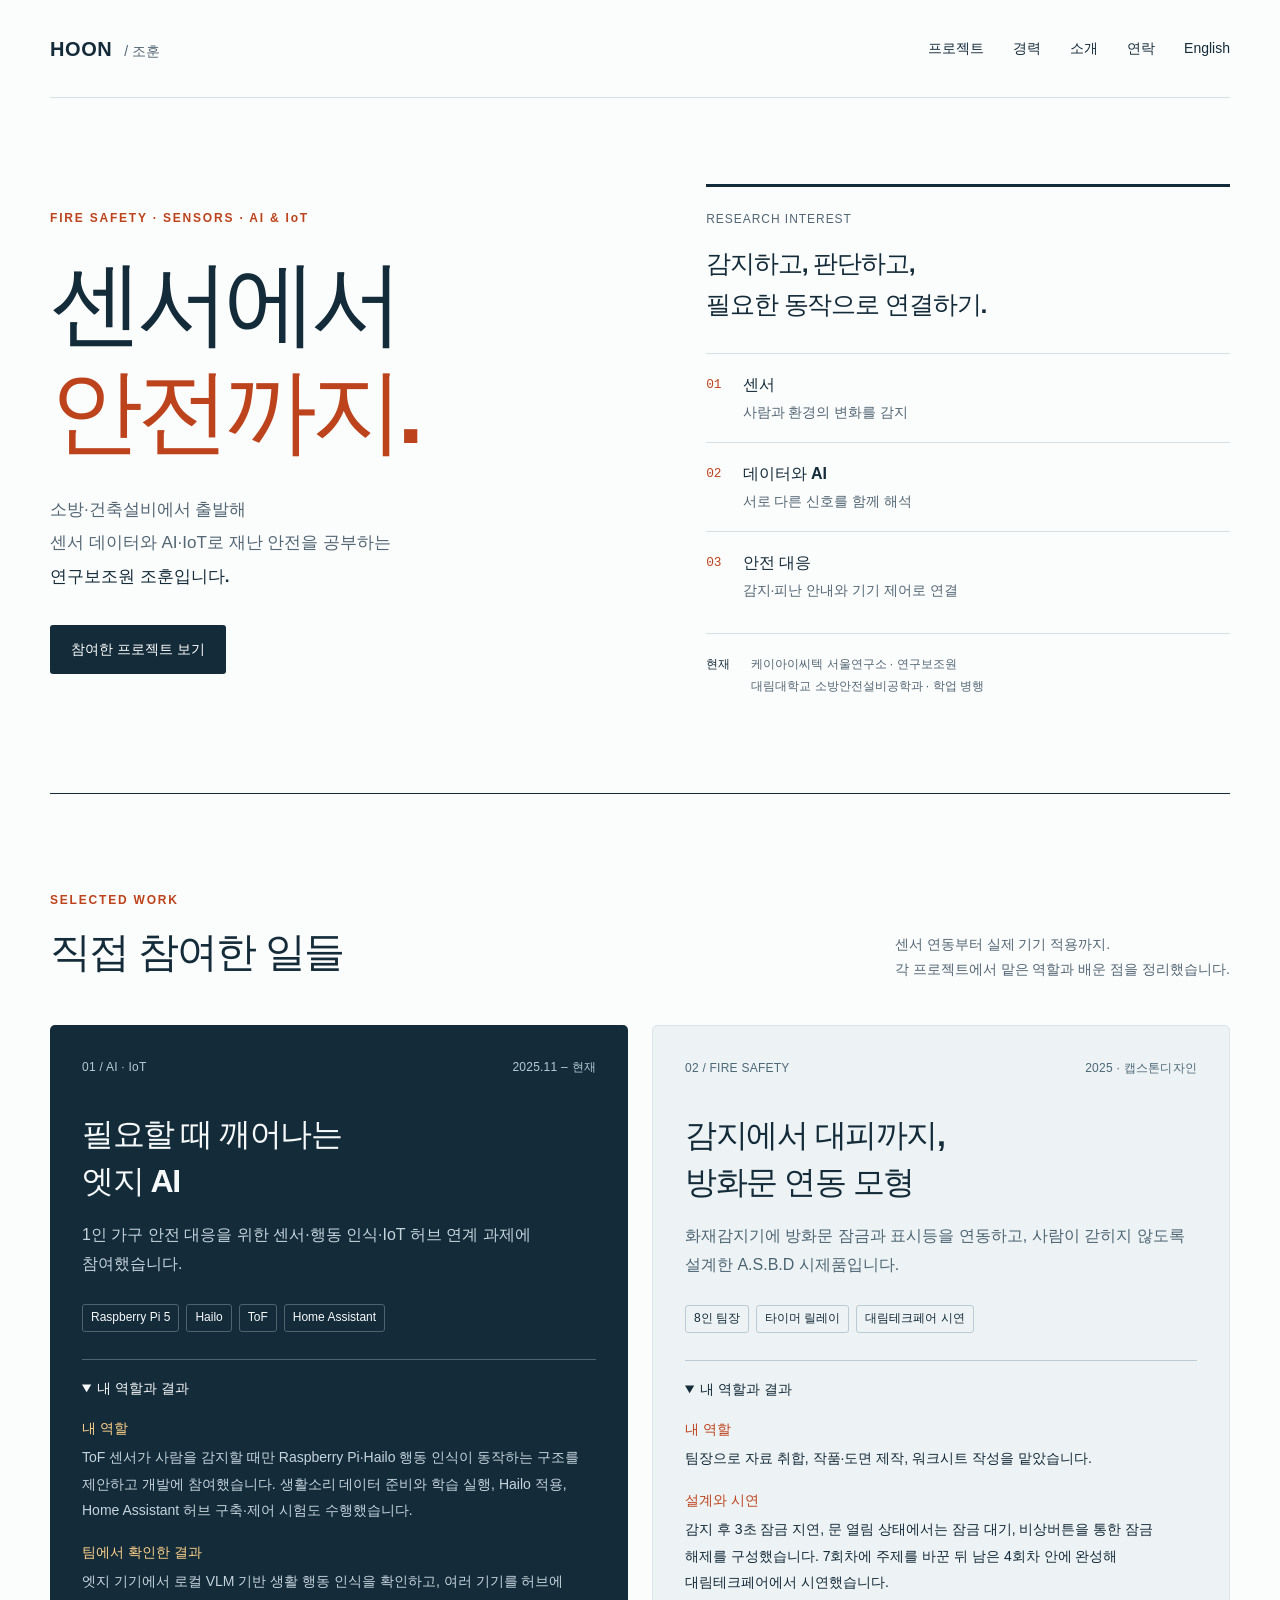
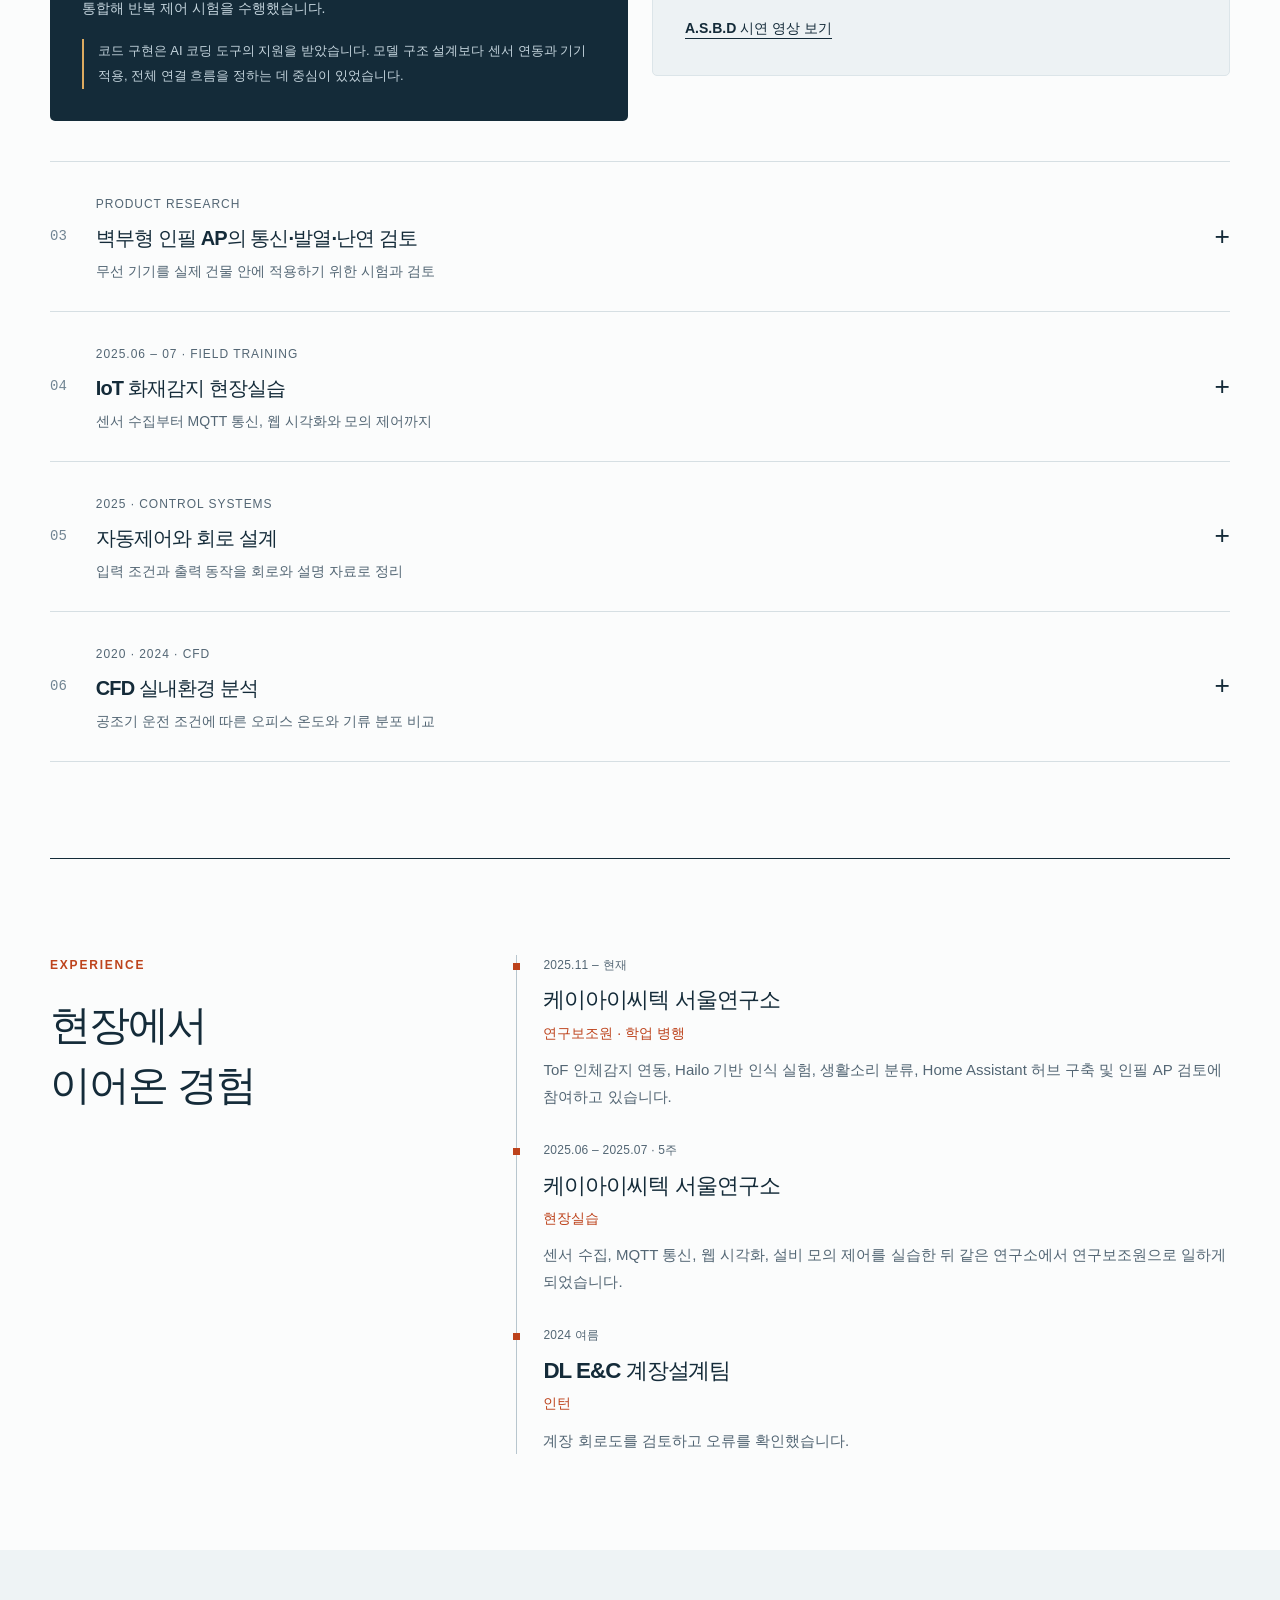
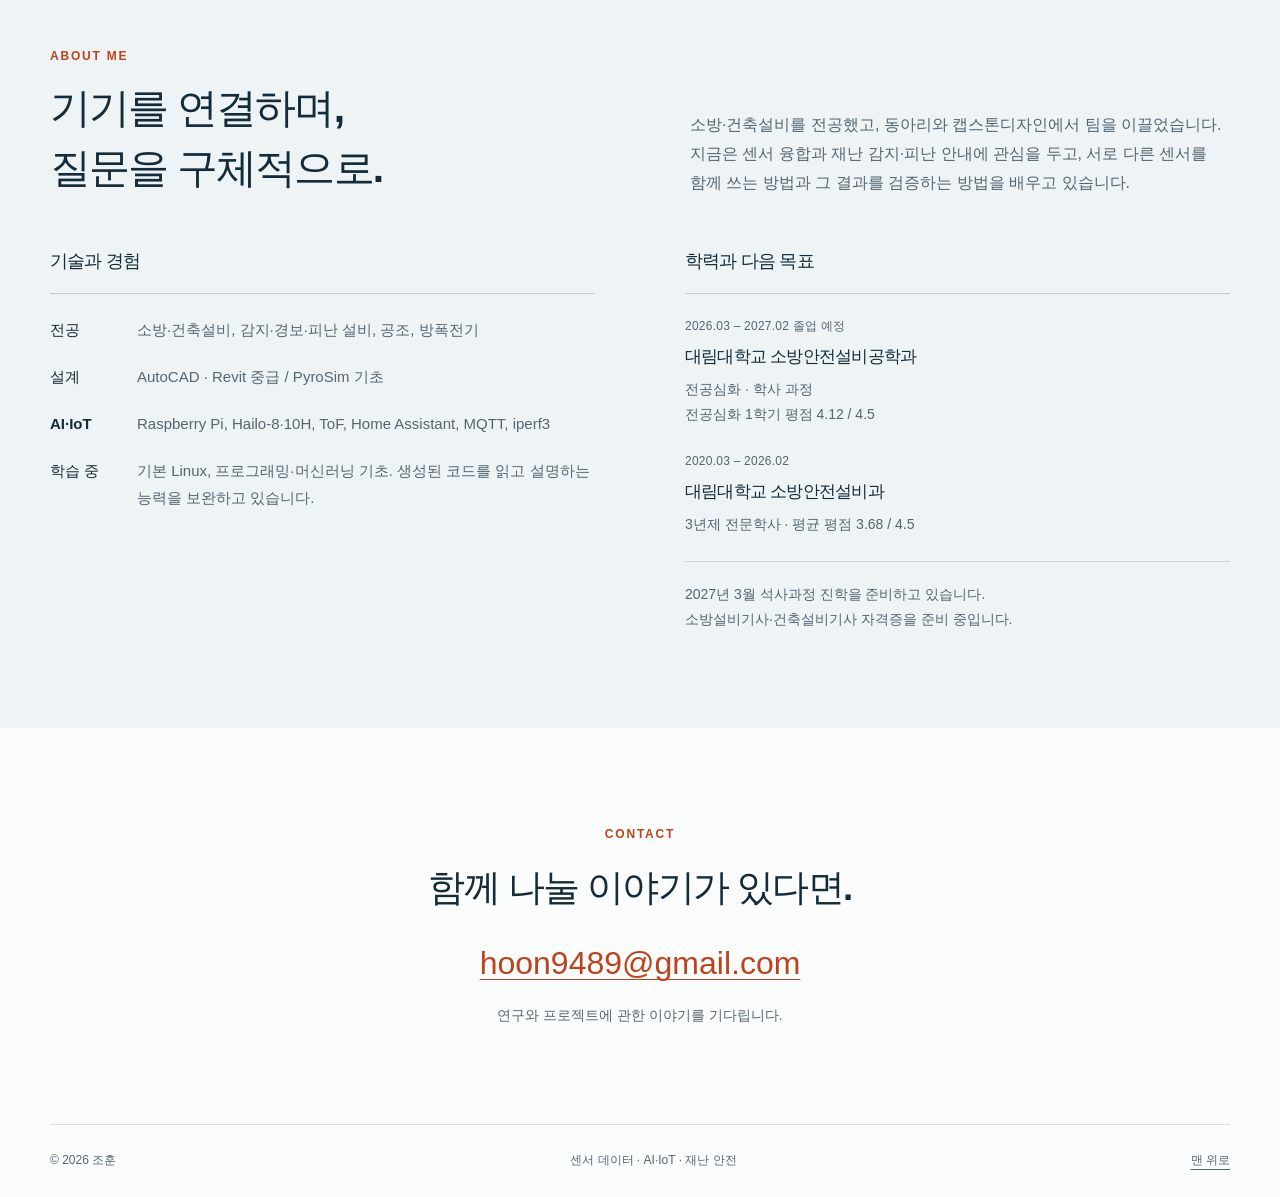
==== ko.html @ 3e8e3622 "Add English academic portfolio and Korean language switch" ====
<!doctype html>
<html lang="ko">
<head>
  <meta charset="utf-8">
  <meta name="viewport" content="width=device-width,initial-scale=1">
  <meta name="description" content="조훈의 포트폴리오. 소방·건축설비를 바탕으로 센서 데이터와 AI·IoT를 활용한 재난 안전을 공부합니다.">
  <meta name="theme-color" content="#142b39">
  <title>조훈 — 센서에서 안전까지</title>
  <link rel="icon" href="favicon.svg" type="image/svg+xml">
  <link rel="stylesheet" href="style.css">
<link rel="alternate" hreflang="en" href="https://chohun1.github.io/">
<link rel="alternate" hreflang="ko" href="https://chohun1.github.io/ko.html">
</head>
<body>
  <a class="skip" href="#main">본문으로 바로가기</a>
  <header class="header wrap">
    <a class="wordmark" href="#main" aria-label="조훈 포트폴리오 처음으로">HOON<span> / 조훈</span></a>
    <nav aria-label="주요 메뉴"><a href="#projects">프로젝트</a><a href="#experience">경력</a><a href="#about">소개</a><a href="#contact">연락</a><a href="index.html" lang="en" hreflang="en">English</a></nav>
  </header>
  <main id="main">
    <section class="hero wrap" aria-labelledby="hero-title">
      <div class="hero-copy"><p class="eyebrow">FIRE SAFETY · SENSORS · AI & IoT</p>
        <h1 id="hero-title">센서에서<br><span>안전까지.</span></h1>
        <p class="intro">소방·건축설비에서 출발해<br>센서 데이터와 AI·IoT로 재난 안전을 공부하는<br><strong>연구보조원 조훈입니다.</strong></p>
        <a class="button" href="#projects">참여한 프로젝트 보기</a>
      </div>
      <div class="hero-aside">
        <p class="small-label">RESEARCH INTEREST</p>
        <h2>감지하고, 판단하고,<br>필요한 동작으로 연결하기.</h2>
        <ol class="signal-path" aria-label="관심 연구의 흐름"><li><span>01</span><div><strong>센서</strong><p>사람과 환경의 변화를 감지</p></div></li><li><span>02</span><div><strong>데이터와 AI</strong><p>서로 다른 신호를 함께 해석</p></div></li><li><span>03</span><div><strong>안전 대응</strong><p>감지·피난 안내와 기기 제어로 연결</p></div></li></ol>
        <div class="current"><span>현재</span><p>케이아이씨텍 서울연구소 · 연구보조원<br>대림대학교 소방안전설비공학과 · 학업 병행</p></div>
      </div>
    </section>
    <section id="projects" class="projects section wrap" aria-labelledby="projects-title">
      <div class="section-head"><div><p class="eyebrow">SELECTED WORK</p><h2 id="projects-title">직접 참여한 일들</h2></div><p class="section-note">센서 연동부터 실제 기기 적용까지.<br>각 프로젝트에서 맡은 역할과 배운 점을 정리했습니다.</p></div>
      <div class="featured">
        <article class="project-card dark"><div class="project-top"><span>01 / AI · IoT</span><span>2025.11 – 현재</span></div><h3>필요할 때 깨어나는<br>엣지 AI</h3><p class="project-intro">1인 가구 안전 대응을 위한 센서·행동 인식·IoT 허브 연계 과제에 참여했습니다.</p><div class="tags"><span>Raspberry Pi 5</span><span>Hailo</span><span>ToF</span><span>Home Assistant</span></div><details open><summary>내 역할과 결과</summary><div class="detail-body"><h4>내 역할</h4><p>ToF 센서가 사람을 감지할 때만 Raspberry Pi·Hailo 행동 인식이 동작하는 구조를 제안하고 개발에 참여했습니다. 생활소리 데이터 준비와 학습 실행, Hailo 적용, Home Assistant 허브 구축·제어 시험도 수행했습니다.</p><h4>팀에서 확인한 결과</h4><p>엣지 기기에서 로컬 VLM 기반 생활 행동 인식을 확인하고, 여러 기기를 허브에 통합해 반복 제어 시험을 수행했습니다.</p><p class="note">코드 구현은 AI 코딩 도구의 지원을 받았습니다. 모델 구조 설계보다 센서 연동과 기기 적용, 전체 연결 흐름을 정하는 데 중심이 있었습니다.</p></div></details></article>
        <article class="project-card light"><div class="project-top"><span>02 / FIRE SAFETY</span><span>2025 · 캡스톤디자인</span></div><h3>감지에서 대피까지,<br>방화문 연동 모형</h3><p class="project-intro">화재감지기에 방화문 잠금과 표시등을 연동하고, 사람이 갇히지 않도록 설계한 A.S.B.D 시제품입니다.</p><div class="tags"><span>8인 팀장</span><span>타이머 릴레이</span><span>대림테크페어 시연</span></div><details open><summary>내 역할과 결과</summary><div class="detail-body"><h4>내 역할</h4><p>팀장으로 자료 취합, 작품·도면 제작, 워크시트 작성을 맡았습니다.</p><h4>설계와 시연</h4><p>감지 후 3초 잠금 지연, 문 열림 상태에서는 잠금 대기, 비상버튼을 통한 잠금 해제를 구성했습니다. 7회차에 주제를 바꾼 뒤 남은 4회차 안에 완성해 대림테크페어에서 시연했습니다.</p><a class="text-link" href="https://youtu.be/HdenHqwU0Lk" target="_blank" rel="noopener noreferrer">A.S.B.D 시연 영상 보기 <span class="sr-only">(새 창)</span></a></div></details></article>
      </div>
      <div class="project-list">
        <details><summary><span class="project-number">03</span><div><span class="small-label">PRODUCT RESEARCH</span><h3>벽부형 인필 AP의 통신·발열·난연 검토</h3><p>무선 기기를 실제 건물 안에 적용하기 위한 시험과 검토</p></div><span class="expand" aria-hidden="true">+</span></summary><div class="list-detail"><p>라우터 Full-mesh 및 iperf3 통신 시험, 벽체 내장 시 발열온도시험과 방열 대책 수립에 참여했습니다. 케이스 재질의 UL 94 V-0 요구사항을 검토하고 시험기관 의뢰 절차와 사전 자체점검 시험가이드를 정리했습니다.</p><p class="note">통신뿐 아니라 발열과 화재 안전 요건까지 함께 살피며, 소방 전공을 제품 연구에 적용한 경험입니다.</p></div></details>
        <details><summary><span class="project-number">04</span><div><span class="small-label">2025.06 – 07 · FIELD TRAINING</span><h3>IoT 화재감지 현장실습</h3><p>센서 수집부터 MQTT 통신, 웹 시각화와 모의 제어까지</p></div><span class="expand" aria-hidden="true">+</span></summary><div class="list-detail"><p>Raspberry Pi와 온도·연기 센서로 수집한 데이터를 MQTT, JSON, 데이터베이스, 웹 대시보드로 연결했습니다. 팬·경보·스마트폰 알림과 서보모터 제연창의 모의 제어를 실습했습니다.</p><p class="note">센서 오류·통신 지연·전원 차단이 장치 동작에 미치는 영향을 배웠습니다.</p></div></details>
        <details><summary><span class="project-number">05</span><div><span class="small-label">2025 · CONTROL SYSTEMS</span><h3>자동제어와 회로 설계</h3><p>입력 조건과 출력 동작을 회로와 설명 자료로 정리</p></div><span class="expand" aria-hidden="true">+</span></summary><div class="list-detail"><p>자동제어시스템 설계 과제의 조장으로 온도제어 회로 설계와 발표 자료 정리를 맡았습니다. 자기유지 회로, 저수조 수위제어, 아두이노 냉난방 제어, PLC 퀴즈 버저를 다뤘습니다.</p><a class="text-link" href="https://youtu.be/qc9wIVe6ptk" target="_blank" rel="noopener noreferrer">자동제어 과제 영상 보기 <span class="sr-only">(새 창)</span></a></div></details>
        <details><summary><span class="project-number">06</span><div><span class="small-label">2020 · 2024 · CFD</span><h3>CFD 실내환경 분석</h3><p>공조기 운전 조건에 따른 오피스 온도와 기류 분포 비교</p></div><span class="expand" aria-hidden="true">+</span></summary><div class="list-detail"><p>2024년 전공동아리 회장으로 작품 총괄, 투명보드 가시화 모형 제작, 산업체 멘토와의 결과 검토를 맡았습니다. 공조기 1·2·3대 운전 조건을 비교하고 대림테크페어에 전시했습니다.</p><p class="note">해석 조건에 한정된 결과를 보며 실측값과의 비교, 센서 위치와 측정 조건의 기록을 다음 질문으로 삼았습니다.</p><div class="video-links"><a class="text-link" href="https://youtu.be/aNtJ4YEjU_Y" target="_blank" rel="noopener noreferrer">2학년 작품 영상</a><a class="text-link" href="https://youtu.be/BplhV3xu_zc" target="_blank" rel="noopener noreferrer">1학년 작품 영상</a><a class="text-link" href="https://youtu.be/wcaMt8eRfqs" target="_blank" rel="noopener noreferrer">1학년 활동 영상</a></div></div></details>
      </div>
    </section>
    <section id="experience" class="section wrap experience" aria-labelledby="experience-title"><div><p class="eyebrow">EXPERIENCE</p><h2 id="experience-title">현장에서<br>이어온 경험</h2></div><div class="timeline"><article><p class="date">2025.11 – 현재</p><h3>케이아이씨텍 서울연구소</h3><p class="role">연구보조원 · 학업 병행</p><p>ToF 인체감지 연동, Hailo 기반 인식 실험, 생활소리 분류, Home Assistant 허브 구축 및 인필 AP 검토에 참여하고 있습니다.</p></article><article><p class="date">2025.06 – 2025.07 · 5주</p><h3>케이아이씨텍 서울연구소</h3><p class="role">현장실습</p><p>센서 수집, MQTT 통신, 웹 시각화, 설비 모의 제어를 실습한 뒤 같은 연구소에서 연구보조원으로 일하게 되었습니다.</p></article><article><p class="date">2024 여름</p><h3>DL E&C 계장설계팀</h3><p class="role">인턴</p><p>계장 회로도를 검토하고 오류를 확인했습니다.</p></article></div></section>
    <section id="about" class="about-band"><div class="wrap section"><div class="section-head"><div><p class="eyebrow">ABOUT ME</p><h2>기기를 연결하며,<br>질문을 구체적으로.</h2></div><p class="about-intro">소방·건축설비를 전공했고, 동아리와 캡스톤디자인에서 팀을 이끌었습니다. 지금은 센서 융합과 재난 감지·피난 안내에 관심을 두고, 서로 다른 센서를 함께 쓰는 방법과 그 결과를 검증하는 방법을 배우고 있습니다.</p></div><div class="about-grid"><div><h3>기술과 경험</h3><dl class="skills"><div><dt>전공</dt><dd>소방·건축설비, 감지·경보·피난 설비, 공조, 방폭전기</dd></div><div><dt>설계</dt><dd>AutoCAD · Revit 중급 / PyroSim 기초</dd></div><div><dt>AI·IoT</dt><dd>Raspberry Pi, Hailo-8·10H, ToF, Home Assistant, MQTT, iperf3</dd></div><div><dt>학습 중</dt><dd>기본 Linux, 프로그래밍·머신러닝 기초. 생성된 코드를 읽고 설명하는 능력을 보완하고 있습니다.</dd></div></dl></div><div class="education"><h3>학력과 다음 목표</h3><article><p class="date">2026.03 – 2027.02 졸업 예정</p><h4>대림대학교 소방안전설비공학과</h4><p>전공심화 · 학사 과정<br>전공심화 1학기 평점 4.12 / 4.5</p></article><article><p class="date">2020.03 – 2026.02</p><h4>대림대학교 소방안전설비과</h4><p>3년제 전문학사 · 평균 평점 3.68 / 4.5</p></article><p class="next-step">2027년 3월 석사과정 진학을 준비하고 있습니다.<br>소방설비기사·건축설비기사 자격증을 준비 중입니다.</p></div></div></div></section>
    <section id="contact" class="contact wrap section"><p class="eyebrow">CONTACT</p><h2>함께 나눌 이야기가 있다면.</h2><a class="email" href="mailto:hoon9489@gmail.com">hoon9489@gmail.com</a><p>연구와 프로젝트에 관한 이야기를 기다립니다.</p></section>
  </main>
  <footer class="wrap footer"><span>© 2026 조훈</span><span>센서 데이터 · AI·IoT · 재난 안전</span><a href="#main">맨 위로</a></footer>
</body>
</html>
---- style.css ----
@charset "UTF-8";
:root{--ink:#142b39;--muted:#536674;--line:#d6dfe3;--paper:#fbfcfc;--orange:#bd431c;--sun:#ffd28a;color-scheme:light;font-family:Arial,"Malgun Gothic","Apple SD Gothic Neo",sans-serif;font-synthesis:none;scroll-behavior:smooth;scroll-padding-top:24px}
*{box-sizing:border-box}body{margin:0;color:var(--ink);background:var(--paper);font-size:16px;line-height:1.8;word-break:keep-all;overflow-wrap:anywhere}a{color:inherit;text-underline-offset:5px}button,a,summary{-webkit-tap-highlight-color:transparent}a:focus-visible,summary:focus-visible{outline:3px solid #bd431c;outline-offset:5px}h1,h2,h3,h4,p{margin:0}h1,h2,h3,h4{line-height:1.45;letter-spacing:-.045em}h2{font-size:clamp(1.9rem,3.2vw,2.65rem);font-weight:650}h3{font-size:1.4rem}h4{font-size:1.05rem}.wrap{width:min(1180px,calc(100% - 96px));margin-inline:auto}.section{padding-block:96px}.header{display:flex;align-items:center;justify-content:space-between;gap:24px;min-height:98px;border-bottom:1px solid var(--line)}.wordmark{font-size:1.25rem;font-weight:800;text-decoration:none;letter-spacing:.03em}.wordmark span{font-size:.875rem;font-weight:400;letter-spacing:0;margin-left:8px;color:var(--muted)}nav{display:flex;gap:29px;font-size:.875rem}nav a{text-decoration:none}nav a:hover{color:var(--orange)}.hero{padding-block:86px 95px;display:grid;grid-template-columns:1.1fr 1fr;gap:80px;align-items:center}.eyebrow{font-size:.75rem;letter-spacing:.15em;font-weight:700;margin-bottom:20px;color:var(--orange)}h1{font-size:clamp(3.9rem,7.3vw,6.15rem);line-height:1.15;font-weight:750;letter-spacing:-.065em;margin-bottom:29px}h1 span{color:var(--orange)}.intro{font-size:1.0625rem;color:var(--muted);line-height:1.95}.intro strong{font-weight:600;color:var(--ink)}.button{display:inline-flex;text-decoration:none;background:var(--ink);color:#fff;padding:12px 21px;margin-top:32px;border-radius:3px;font-size:.875rem}.button:hover{background:#284d62}.hero-aside{border-top:3px solid var(--ink);padding-top:22px}.small-label{font-size:.75rem;letter-spacing:.08em;color:var(--muted)}.hero-aside h2{font-size:1.55rem;margin-top:13px;margin-bottom:28px;line-height:1.65}.signal-path{list-style:none;padding:0;margin:0}.signal-path li{display:flex;gap:21px;padding-block:17px;border-top:1px solid var(--line);align-items:flex-start}.signal-path li>span{font-size:.8rem;color:var(--orange);padding-top:2px;font-family:monospace}.signal-path strong{font-size:1rem;font-weight:600}.signal-path p{font-size:.875rem;color:var(--muted)}.current{border-top:1px solid var(--line);padding-top:20px;display:flex;gap:21px;font-size:.75rem;color:var(--muted);margin-top:13px}.current>span{flex-shrink:0;color:var(--ink)}.projects{border-top:1px solid var(--ink)}.section-head{display:flex;align-items:flex-end;justify-content:space-between;gap:48px;margin-bottom:42px}.section-head .eyebrow{margin-bottom:12px}.section-note{font-size:.875rem;color:var(--muted)}.featured{display:grid;grid-template-columns:1fr 1fr;gap:24px}.project-card{padding:32px;border-radius:5px;align-self:start}.project-card.dark{background:var(--ink);color:#f6f9fa}.project-card.light{background:#edf2f4;border:1px solid #dce5e9}.project-top{display:flex;justify-content:space-between;gap:12px;font-size:.75rem;letter-spacing:.02em;margin-bottom:33px}.dark .project-top{color:#b5cbd6}.light .project-top{color:#4c6877}.project-card h3{font-size:2rem;line-height:1.45;margin-bottom:16px}.project-intro{font-size:1rem;line-height:1.85}.dark .project-intro{color:#c4d4dd}.light .project-intro{color:#4d6573}.tags{display:flex;flex-wrap:wrap;gap:7px;margin-top:25px;margin-bottom:27px}.tags span{font-size:.75rem;border:1px solid #506470;padding:2px 8px;border-radius:3px}.light .tags span{border-color:#bbcbd4}.project-card details{border-top:1px solid #506470;padding-top:16px}.project-card.light details{border-color:#bbcbd4}summary{cursor:pointer}.project-card summary{font-size:.875rem;font-weight:600}.detail-body{padding-top:17px}.detail-body h4{font-size:.875rem;color:var(--sun);margin-bottom:6px;letter-spacing:0}.light .detail-body h4{color:var(--orange)}.detail-body p{font-size:.875rem;margin-bottom:18px;line-height:1.9}.dark .detail-body p{color:#c4d4dd}.note{border-left:2px solid #a8b9c2;padding-left:14px;color:var(--muted);font-size:.875rem}.dark .note{border-color:#dcaa60}.detail-body .note{font-size:.8125rem;margin-bottom:0}.text-link{font-size:.875rem;font-weight:600}.project-list{margin-top:40px}.project-list>details{border-bottom:1px solid var(--line)}.project-list>details:first-child{border-top:1px solid var(--line)}.project-list summary{list-style:none;display:flex;gap:29px;align-items:center;padding-block:27px}.project-list summary::-webkit-details-marker{display:none}.project-number{font-family:monospace;color:#718593;font-size:.875rem}.project-list h3{font-size:1.25rem;margin-top:6px}.project-list summary p{font-size:.875rem;color:var(--muted);margin-top:6px}.expand{margin-left:auto;font-size:1.65rem;flex-shrink:0;font-weight:300}.project-list details[open] .expand{transform:rotate(45deg)}.list-detail{padding:0 45px 28px 45px;max-width:870px}.list-detail p{margin-bottom:18px;font-size:.9375rem}.video-links{display:flex;gap:20px;flex-wrap:wrap}.experience{border-top:1px solid var(--ink);display:grid;grid-template-columns:1fr 1.8fr;gap:70px}.timeline article{padding:0 0 30px 26px;border-left:1px solid #b8c6ce;position:relative}.timeline article::before{content:"";position:absolute;left:-4px;top:8px;width:7px;height:7px;background:var(--orange)}.timeline article:last-child{padding-bottom:0}.date{font-size:.75rem;color:var(--muted);margin-bottom:8px;letter-spacing:.02em}.role{font-size:.875rem;color:var(--orange);margin-top:4px;margin-bottom:10px}.timeline article>p:last-child{font-size:.9375rem;color:var(--muted)}.about-band{background:#eef3f5}.about-intro{max-width:540px;font-size:1rem;color:var(--muted)}.about-grid{display:grid;grid-template-columns:1fr 1fr;gap:90px;margin-top:50px}.about-grid h3{font-size:1.15rem;padding-bottom:18px;border-bottom:1px solid #becdd5;margin-bottom:22px}.skills{margin:0}.skills>div{display:grid;grid-template-columns:72px 1fr;gap:15px;margin-bottom:20px;font-size:.9375rem}.skills dt{font-weight:600}.skills dd{margin:0;color:var(--muted)}.education article{margin-bottom:24px}.education article>p:last-child{font-size:.875rem;color:var(--muted);margin-top:7px}.next-step{border-top:1px solid #cbd6dc;padding-top:20px;font-size:.875rem;color:var(--muted)}.contact{text-align:center}.contact .eyebrow{margin-bottom:15px}.contact h2{font-size:clamp(1.7rem,3vw,2.3rem)}.email{font-size:clamp(1.25rem,3vw,2rem);display:inline-block;margin-block:21px 10px;text-decoration-thickness:1px;color:var(--orange)}.contact>p:last-child{font-size:.875rem;color:var(--muted)}.footer{display:flex;justify-content:space-between;gap:20px;border-top:1px solid var(--line);padding-block:25px;font-size:.75rem;color:var(--muted)}.skip{position:absolute;left:12px;top:-80px;background:var(--ink);color:#fff;padding:10px;z-index:5}.skip:focus{top:10px}.sr-only{position:absolute;width:1px;height:1px;padding:0;overflow:hidden;clip:rect(0,0,0,0);white-space:nowrap;border:0}
@media(max-width:1000px){.wrap{width:calc(100% - 56px)}.hero{gap:40px}.project-card{padding:25px}.project-card h3{font-size:1.75rem}.section{padding-block:72px}.experience{gap:35px;grid-template-columns:1fr 1.5fr}.about-grid{gap:40px}.section-head{gap:25px}.project-top{flex-wrap:wrap}}
@media(max-width:720px){.wrap{width:calc(100% - 40px)}.header{min-height:100px;flex-wrap:wrap;gap:12px;padding-block:18px}.wordmark{font-size:1.125rem}nav{gap:21px;flex-wrap:wrap;font-size:.8125rem}.hero{grid-template-columns:1fr;gap:46px;padding-block:47px 56px}h1{font-size:4.4rem}.hero-aside h2{font-size:1.4rem}.hero-aside .signal-path{display:block}.section-head{display:block;margin-bottom:30px}.section-note{margin-top:18px}.featured{grid-template-columns:1fr;gap:20px}.project-card{padding:25px}.project-card h3{font-size:1.9rem}.project-top{margin-bottom:24px}.project-list summary{gap:15px;padding-block:22px}.project-list h3{font-size:1.125rem}.project-list summary p{font-size:.8125rem}.list-detail{padding:0 0 25px 31px}.experience{grid-template-columns:1fr;gap:35px}.experience h2 br{display:none}.about-grid{grid-template-columns:1fr;gap:35px;margin-top:33px}.about-intro{margin-top:22px}.section{padding-block:55px}.footer{flex-wrap:wrap;gap:10px}.footer span:nth-child(2){display:none}.email{font-size:1.375rem}}
@media(prefers-reduced-motion:reduce){:root{scroll-behavior:auto}}
@media print{.header nav,.button,.skip,.expand{display:none}.wrap{width:100%}.hero,.section{padding-block:25px}.hero{gap:25px}h1{font-size:3.5rem}.project-card,.about-band{background:white!important;color:#142b39!important;border:1px solid #ccc}.project-card p,.project-card h4{color:#142b39!important}.project-card{break-inside:avoid}.footer{padding-block:15px}}
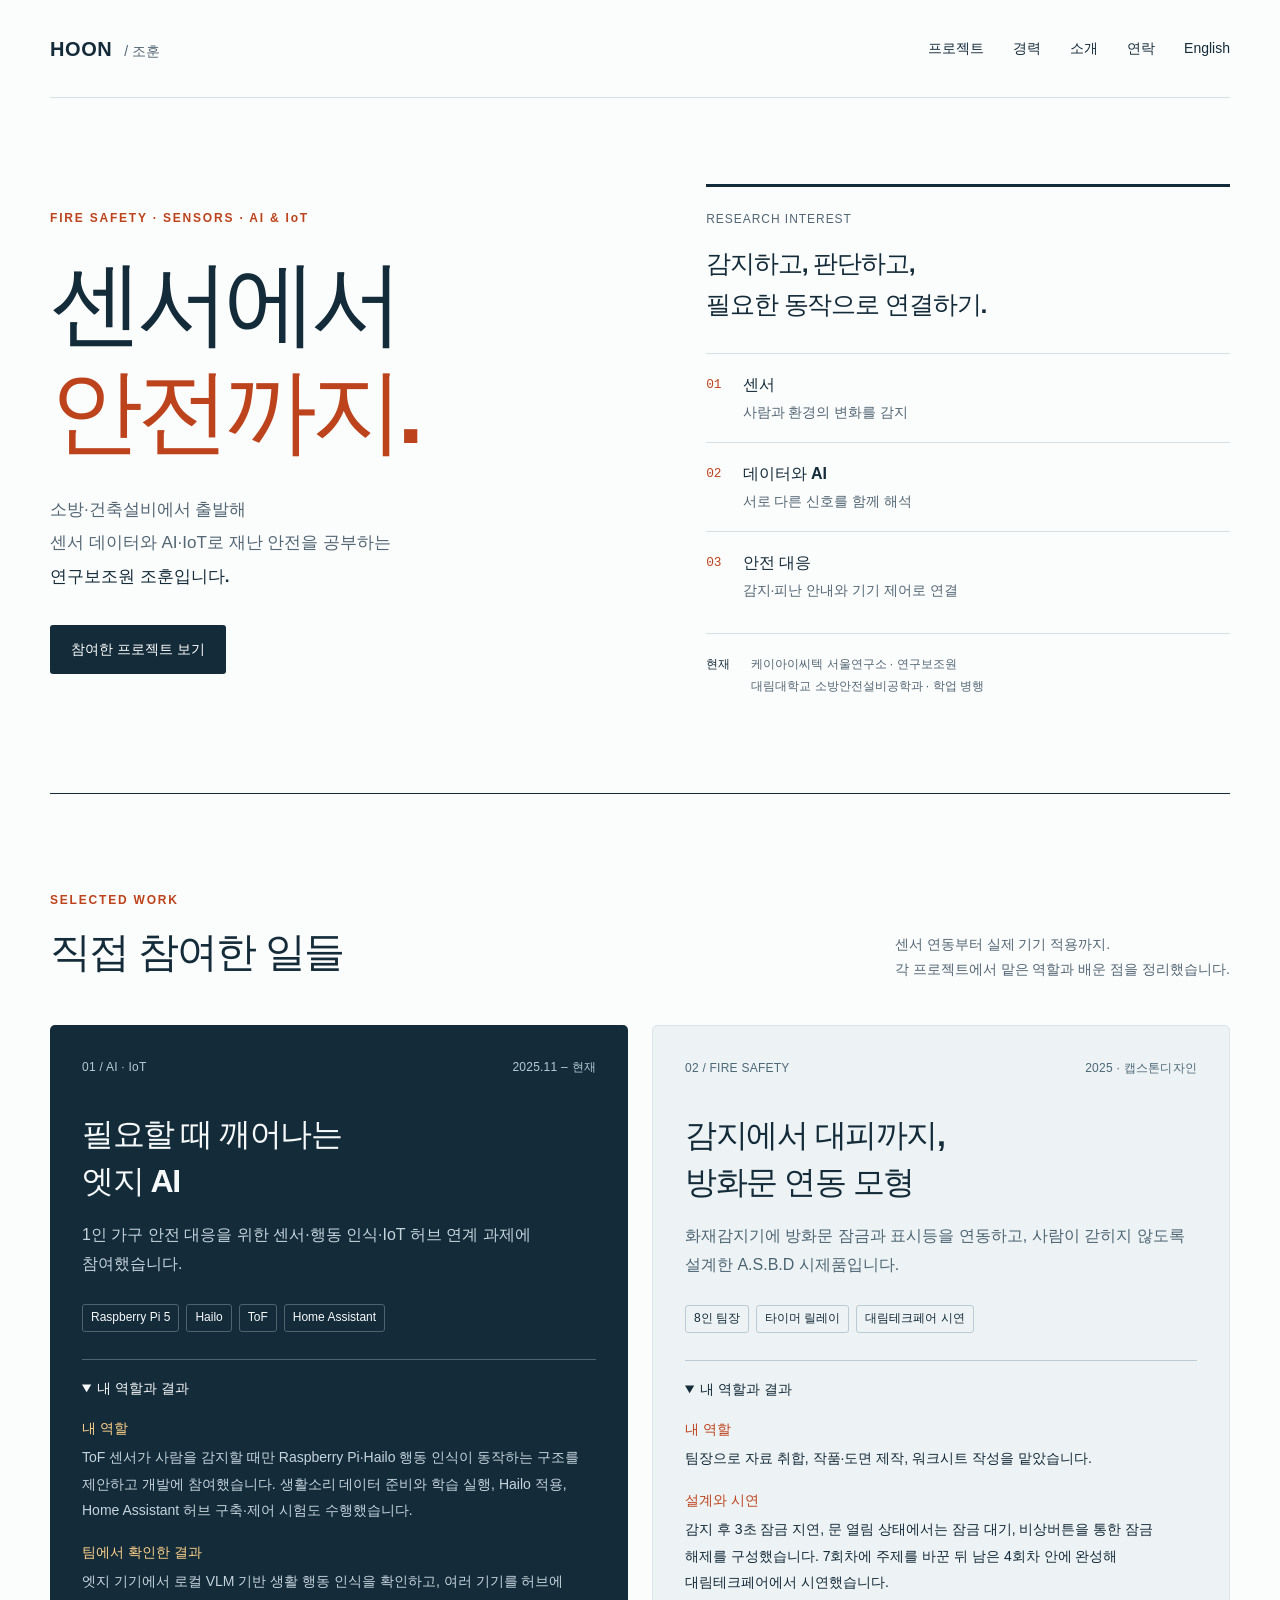
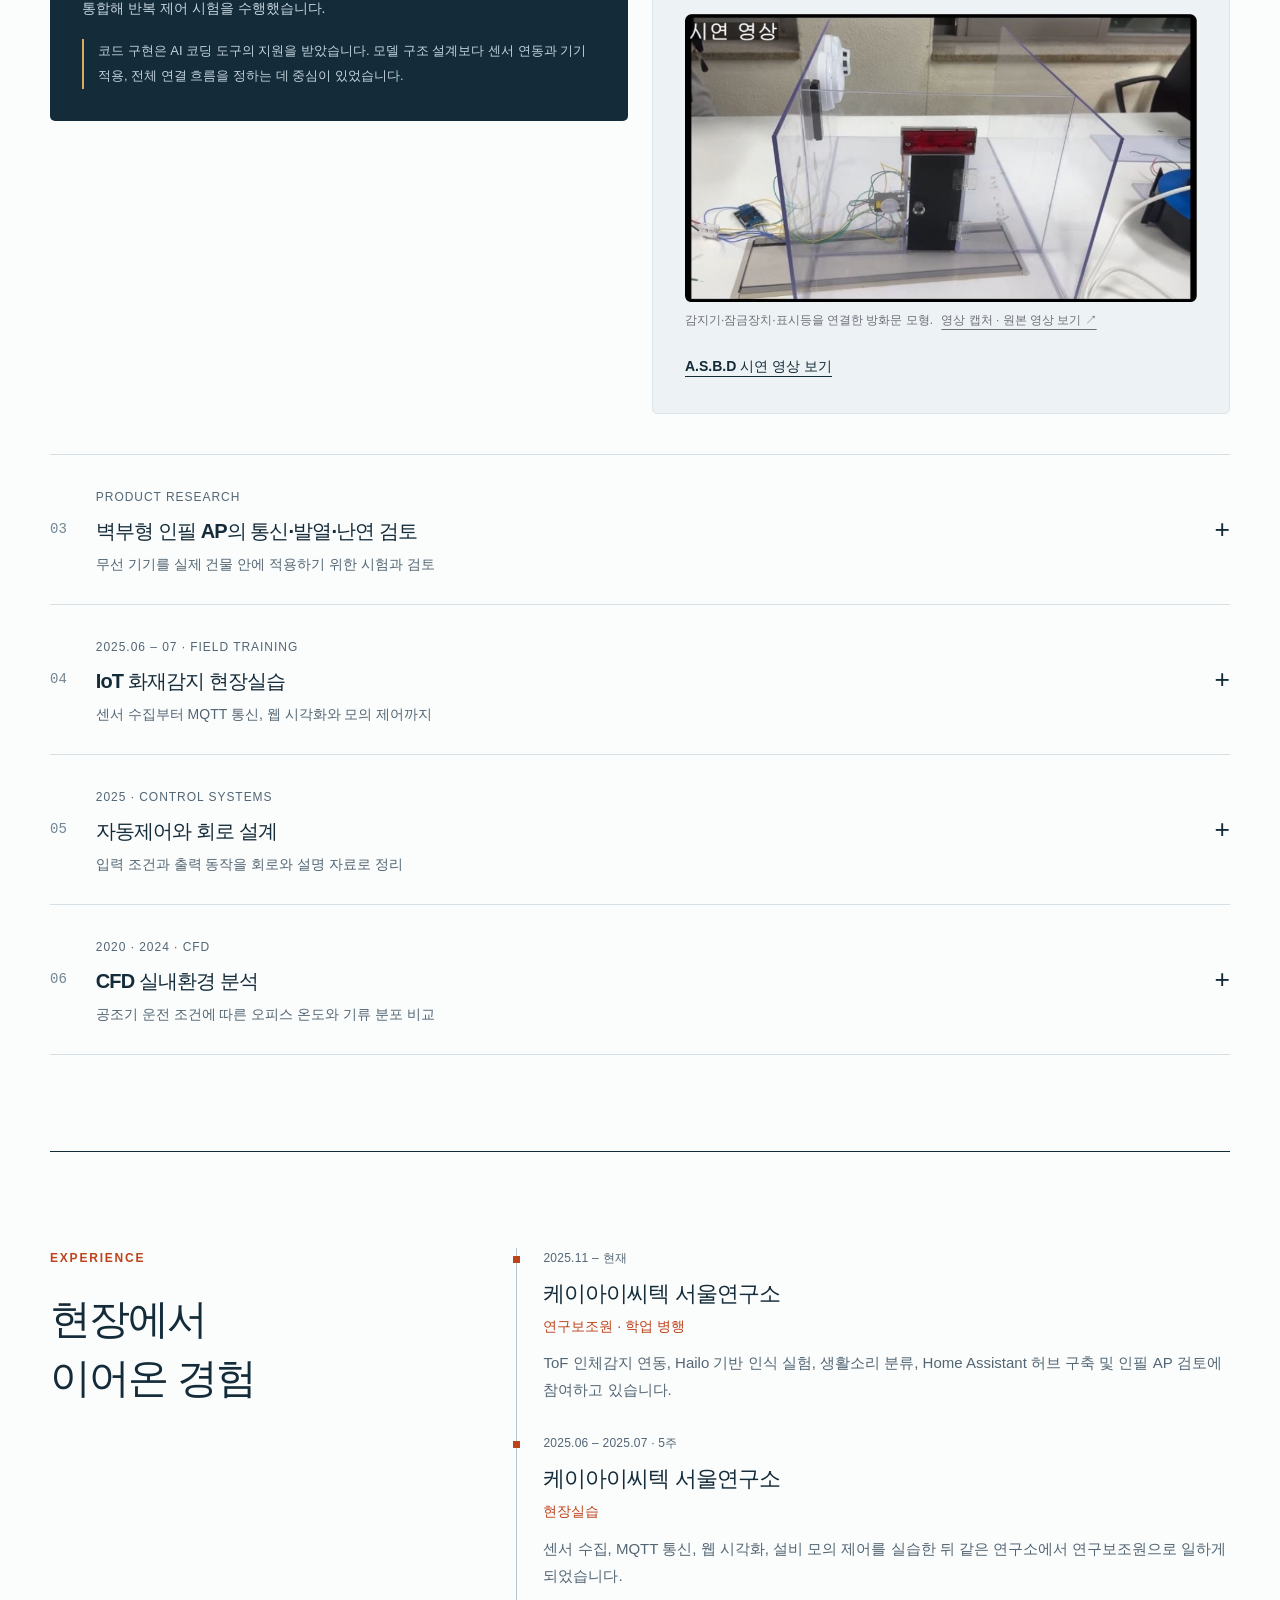
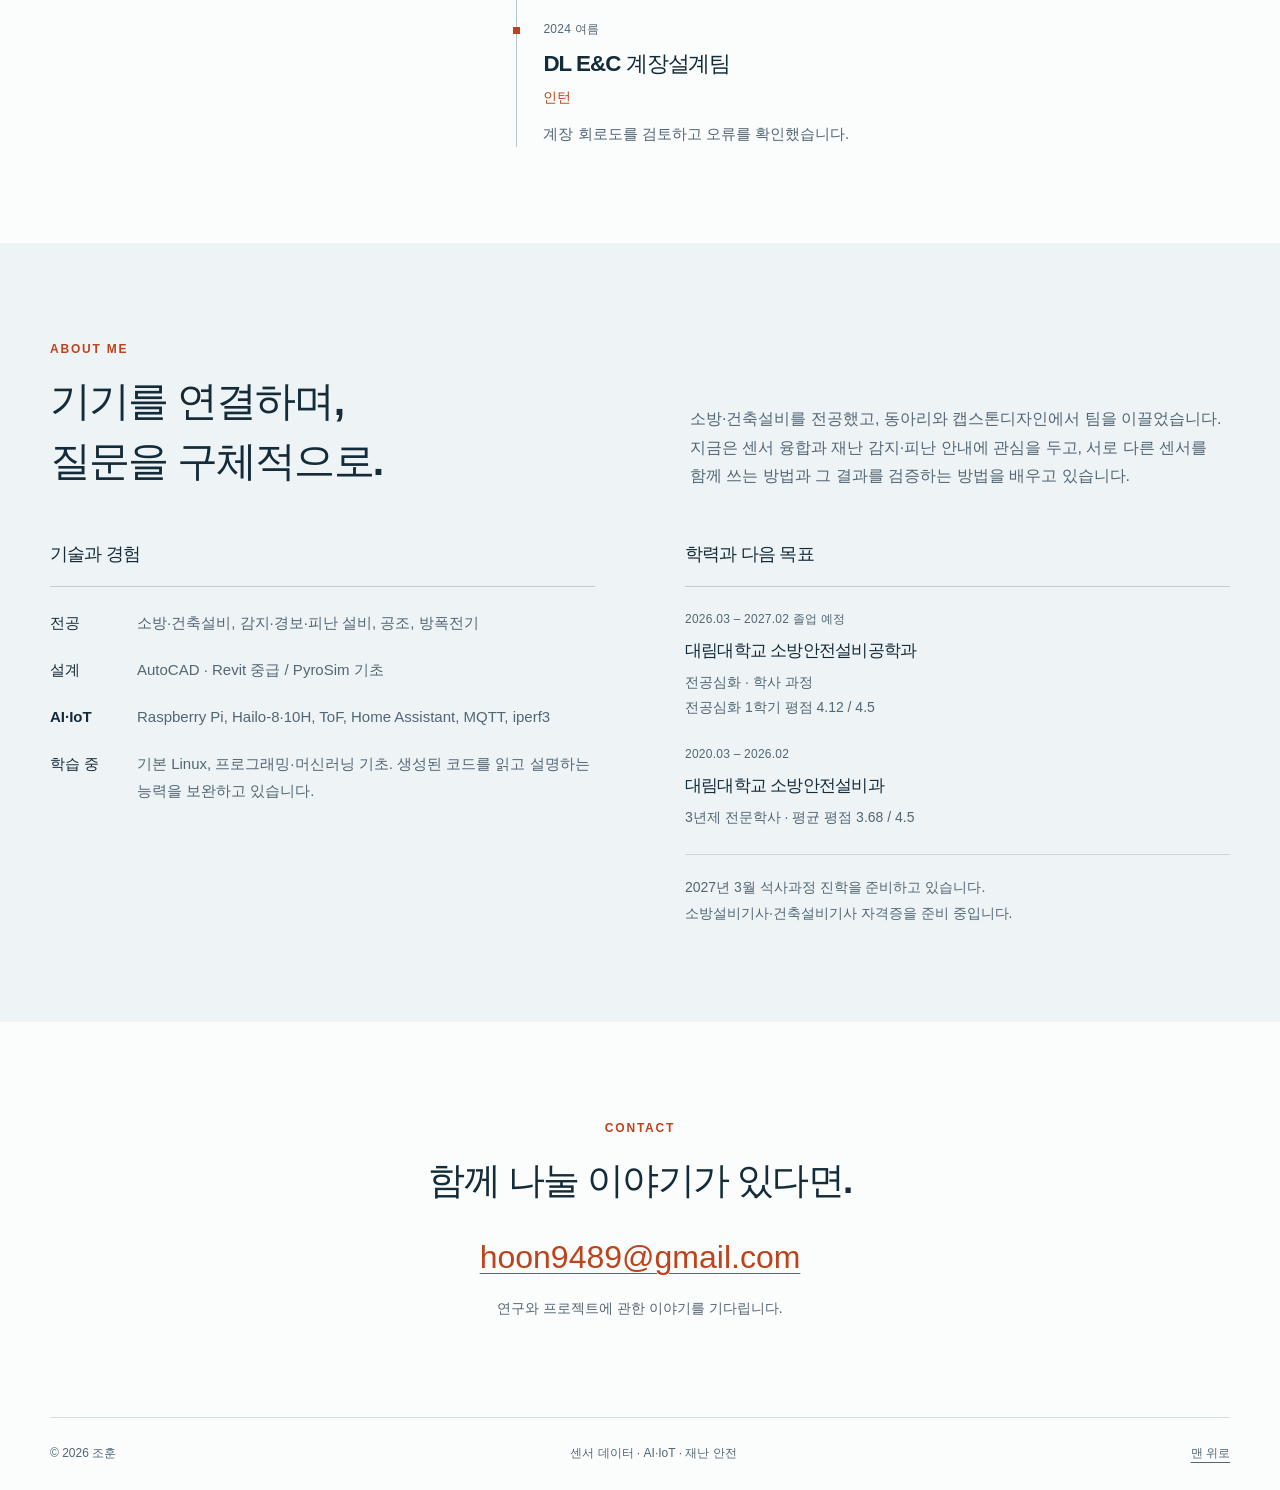
==== commit e97b6e67: "Add project photos captured from demonstration videos" ====
--- a/ko.html
+++ b/ko.html
@@ -35,13 +35,13 @@
       <div class="section-head"><div><p class="eyebrow">SELECTED WORK</p><h2 id="projects-title">직접 참여한 일들</h2></div><p class="section-note">센서 연동부터 실제 기기 적용까지.<br>각 프로젝트에서 맡은 역할과 배운 점을 정리했습니다.</p></div>
       <div class="featured">
         <article class="project-card dark"><div class="project-top"><span>01 / AI · IoT</span><span>2025.11 – 현재</span></div><h3>필요할 때 깨어나는<br>엣지 AI</h3><p class="project-intro">1인 가구 안전 대응을 위한 센서·행동 인식·IoT 허브 연계 과제에 참여했습니다.</p><div class="tags"><span>Raspberry Pi 5</span><span>Hailo</span><span>ToF</span><span>Home Assistant</span></div><details open><summary>내 역할과 결과</summary><div class="detail-body"><h4>내 역할</h4><p>ToF 센서가 사람을 감지할 때만 Raspberry Pi·Hailo 행동 인식이 동작하는 구조를 제안하고 개발에 참여했습니다. 생활소리 데이터 준비와 학습 실행, Hailo 적용, Home Assistant 허브 구축·제어 시험도 수행했습니다.</p><h4>팀에서 확인한 결과</h4><p>엣지 기기에서 로컬 VLM 기반 생활 행동 인식을 확인하고, 여러 기기를 허브에 통합해 반복 제어 시험을 수행했습니다.</p><p class="note">코드 구현은 AI 코딩 도구의 지원을 받았습니다. 모델 구조 설계보다 센서 연동과 기기 적용, 전체 연결 흐름을 정하는 데 중심이 있었습니다.</p></div></details></article>
-        <article class="project-card light"><div class="project-top"><span>02 / FIRE SAFETY</span><span>2025 · 캡스톤디자인</span></div><h3>감지에서 대피까지,<br>방화문 연동 모형</h3><p class="project-intro">화재감지기에 방화문 잠금과 표시등을 연동하고, 사람이 갇히지 않도록 설계한 A.S.B.D 시제품입니다.</p><div class="tags"><span>8인 팀장</span><span>타이머 릴레이</span><span>대림테크페어 시연</span></div><details open><summary>내 역할과 결과</summary><div class="detail-body"><h4>내 역할</h4><p>팀장으로 자료 취합, 작품·도면 제작, 워크시트 작성을 맡았습니다.</p><h4>설계와 시연</h4><p>감지 후 3초 잠금 지연, 문 열림 상태에서는 잠금 대기, 비상버튼을 통한 잠금 해제를 구성했습니다. 7회차에 주제를 바꾼 뒤 남은 4회차 안에 완성해 대림테크페어에서 시연했습니다.</p><a class="text-link" href="https://youtu.be/HdenHqwU0Lk" target="_blank" rel="noopener noreferrer">A.S.B.D 시연 영상 보기 <span class="sr-only">(새 창)</span></a></div></details></article>
+        <article class="project-card light"><div class="project-top"><span>02 / FIRE SAFETY</span><span>2025 · 캡스톤디자인</span></div><h3>감지에서 대피까지,<br>방화문 연동 모형</h3><p class="project-intro">화재감지기에 방화문 잠금과 표시등을 연동하고, 사람이 갇히지 않도록 설계한 A.S.B.D 시제품입니다.</p><div class="tags"><span>8인 팀장</span><span>타이머 릴레이</span><span>대림테크페어 시연</span></div><details open><summary>내 역할과 결과</summary><div class="detail-body"><h4>내 역할</h4><p>팀장으로 자료 취합, 작품·도면 제작, 워크시트 작성을 맡았습니다.</p><h4>설계와 시연</h4><p>감지 후 3초 잠금 지연, 문 열림 상태에서는 잠금 대기, 비상버튼을 통한 잠금 해제를 구성했습니다. 7회차에 주제를 바꾼 뒤 남은 4회차 안에 완성해 대림테크페어에서 시연했습니다.</p><figure class="project-figure"><a href="https://youtu.be/HdenHqwU0Lk?t=135" target="_blank" rel="noopener noreferrer"><img src="project-fire-door-demo.jpg" alt="감지기·잠금장치·표시등을 연결한 방화문 모형." width="863" height="485" loading="lazy" decoding="async"></a><figcaption>감지기·잠금장치·표시등을 연결한 방화문 모형. <a href="https://youtu.be/HdenHqwU0Lk?t=135" target="_blank" rel="noopener noreferrer">영상 캡처 · 원본 영상 보기 ↗</a></figcaption></figure><a class="text-link" href="https://youtu.be/HdenHqwU0Lk" target="_blank" rel="noopener noreferrer">A.S.B.D 시연 영상 보기 <span class="sr-only">(새 창)</span></a></div></details></article>
       </div>
       <div class="project-list">
         <details><summary><span class="project-number">03</span><div><span class="small-label">PRODUCT RESEARCH</span><h3>벽부형 인필 AP의 통신·발열·난연 검토</h3><p>무선 기기를 실제 건물 안에 적용하기 위한 시험과 검토</p></div><span class="expand" aria-hidden="true">+</span></summary><div class="list-detail"><p>라우터 Full-mesh 및 iperf3 통신 시험, 벽체 내장 시 발열온도시험과 방열 대책 수립에 참여했습니다. 케이스 재질의 UL 94 V-0 요구사항을 검토하고 시험기관 의뢰 절차와 사전 자체점검 시험가이드를 정리했습니다.</p><p class="note">통신뿐 아니라 발열과 화재 안전 요건까지 함께 살피며, 소방 전공을 제품 연구에 적용한 경험입니다.</p></div></details>
         <details><summary><span class="project-number">04</span><div><span class="small-label">2025.06 – 07 · FIELD TRAINING</span><h3>IoT 화재감지 현장실습</h3><p>센서 수집부터 MQTT 통신, 웹 시각화와 모의 제어까지</p></div><span class="expand" aria-hidden="true">+</span></summary><div class="list-detail"><p>Raspberry Pi와 온도·연기 센서로 수집한 데이터를 MQTT, JSON, 데이터베이스, 웹 대시보드로 연결했습니다. 팬·경보·스마트폰 알림과 서보모터 제연창의 모의 제어를 실습했습니다.</p><p class="note">센서 오류·통신 지연·전원 차단이 장치 동작에 미치는 영향을 배웠습니다.</p></div></details>
-        <details><summary><span class="project-number">05</span><div><span class="small-label">2025 · CONTROL SYSTEMS</span><h3>자동제어와 회로 설계</h3><p>입력 조건과 출력 동작을 회로와 설명 자료로 정리</p></div><span class="expand" aria-hidden="true">+</span></summary><div class="list-detail"><p>자동제어시스템 설계 과제의 조장으로 온도제어 회로 설계와 발표 자료 정리를 맡았습니다. 자기유지 회로, 저수조 수위제어, 아두이노 냉난방 제어, PLC 퀴즈 버저를 다뤘습니다.</p><a class="text-link" href="https://youtu.be/qc9wIVe6ptk" target="_blank" rel="noopener noreferrer">자동제어 과제 영상 보기 <span class="sr-only">(새 창)</span></a></div></details>
-        <details><summary><span class="project-number">06</span><div><span class="small-label">2020 · 2024 · CFD</span><h3>CFD 실내환경 분석</h3><p>공조기 운전 조건에 따른 오피스 온도와 기류 분포 비교</p></div><span class="expand" aria-hidden="true">+</span></summary><div class="list-detail"><p>2024년 전공동아리 회장으로 작품 총괄, 투명보드 가시화 모형 제작, 산업체 멘토와의 결과 검토를 맡았습니다. 공조기 1·2·3대 운전 조건을 비교하고 대림테크페어에 전시했습니다.</p><p class="note">해석 조건에 한정된 결과를 보며 실측값과의 비교, 센서 위치와 측정 조건의 기록을 다음 질문으로 삼았습니다.</p><div class="video-links"><a class="text-link" href="https://youtu.be/aNtJ4YEjU_Y" target="_blank" rel="noopener noreferrer">2학년 작품 영상</a><a class="text-link" href="https://youtu.be/BplhV3xu_zc" target="_blank" rel="noopener noreferrer">1학년 작품 영상</a><a class="text-link" href="https://youtu.be/wcaMt8eRfqs" target="_blank" rel="noopener noreferrer">1학년 활동 영상</a></div></div></details>
+        <details><summary><span class="project-number">05</span><div><span class="small-label">2025 · CONTROL SYSTEMS</span><h3>자동제어와 회로 설계</h3><p>입력 조건과 출력 동작을 회로와 설명 자료로 정리</p></div><span class="expand" aria-hidden="true">+</span></summary><div class="list-detail"><p>자동제어시스템 설계 과제의 조장으로 온도제어 회로 설계와 발표 자료 정리를 맡았습니다. 자기유지 회로, 저수조 수위제어, 아두이노 냉난방 제어, PLC 퀴즈 버저를 다뤘습니다.</p><figure class="project-figure"><a href="https://youtu.be/qc9wIVe6ptk?t=119" target="_blank" rel="noopener noreferrer"><img src="project-control.jpg" alt="자동제어 실습용 회로 패널과 팬 연결 장면." width="863" height="485" loading="lazy" decoding="async"></a><figcaption>자동제어 실습용 회로 패널과 팬 연결 장면. <a href="https://youtu.be/qc9wIVe6ptk?t=119" target="_blank" rel="noopener noreferrer">영상 캡처 · 원본 영상 보기 ↗</a></figcaption></figure><a class="text-link" href="https://youtu.be/qc9wIVe6ptk" target="_blank" rel="noopener noreferrer">자동제어 과제 영상 보기 <span class="sr-only">(새 창)</span></a></div></details>
+        <details><summary><span class="project-number">06</span><div><span class="small-label">2020 · 2024 · CFD</span><h3>CFD 실내환경 분석</h3><p>공조기 운전 조건에 따른 오피스 온도와 기류 분포 비교</p></div><span class="expand" aria-hidden="true">+</span></summary><div class="list-detail"><p>2024년 전공동아리 회장으로 작품 총괄, 투명보드 가시화 모형 제작, 산업체 멘토와의 결과 검토를 맡았습니다. 공조기 1·2·3대 운전 조건을 비교하고 대림테크페어에 전시했습니다.</p><p class="note">해석 조건에 한정된 결과를 보며 실측값과의 비교, 센서 위치와 측정 조건의 기록을 다음 질문으로 삼았습니다.</p><figure class="project-figure"><a href="https://youtu.be/aNtJ4YEjU_Y?t=130" target="_blank" rel="noopener noreferrer"><img src="project-cfd.jpg" alt="CFD 실내환경 프로젝트의 투명 가시화 모형 완성품." width="863" height="485" loading="lazy" decoding="async"></a><figcaption>CFD 실내환경 프로젝트의 투명 가시화 모형 완성품. <a href="https://youtu.be/aNtJ4YEjU_Y?t=130" target="_blank" rel="noopener noreferrer">영상 캡처 · 원본 영상 보기 ↗</a></figcaption></figure><div class="video-links"><a class="text-link" href="https://youtu.be/aNtJ4YEjU_Y" target="_blank" rel="noopener noreferrer">2학년 작품 영상</a><a class="text-link" href="https://youtu.be/BplhV3xu_zc" target="_blank" rel="noopener noreferrer">1학년 작품 영상</a><a class="text-link" href="https://youtu.be/wcaMt8eRfqs" target="_blank" rel="noopener noreferrer">1학년 활동 영상</a></div></div></details>
       </div>
     </section>
     <section id="experience" class="section wrap experience" aria-labelledby="experience-title"><div><p class="eyebrow">EXPERIENCE</p><h2 id="experience-title">현장에서<br>이어온 경험</h2></div><div class="timeline"><article><p class="date">2025.11 – 현재</p><h3>케이아이씨텍 서울연구소</h3><p class="role">연구보조원 · 학업 병행</p><p>ToF 인체감지 연동, Hailo 기반 인식 실험, 생활소리 분류, Home Assistant 허브 구축 및 인필 AP 검토에 참여하고 있습니다.</p></article><article><p class="date">2025.06 – 2025.07 · 5주</p><h3>케이아이씨텍 서울연구소</h3><p class="role">현장실습</p><p>센서 수집, MQTT 통신, 웹 시각화, 설비 모의 제어를 실습한 뒤 같은 연구소에서 연구보조원으로 일하게 되었습니다.</p></article><article><p class="date">2024 여름</p><h3>DL E&C 계장설계팀</h3><p class="role">인턴</p><p>계장 회로도를 검토하고 오류를 확인했습니다.</p></article></div></section>
--- a/style.css
+++ b/style.css
@@ -5,3 +5,5 @@
 @media(max-width:720px){.wrap{width:calc(100% - 40px)}.header{min-height:100px;flex-wrap:wrap;gap:12px;padding-block:18px}.wordmark{font-size:1.125rem}nav{gap:21px;flex-wrap:wrap;font-size:.8125rem}.hero{grid-template-columns:1fr;gap:46px;padding-block:47px 56px}h1{font-size:4.4rem}.hero-aside h2{font-size:1.4rem}.hero-aside .signal-path{display:block}.section-head{display:block;margin-bottom:30px}.section-note{margin-top:18px}.featured{grid-template-columns:1fr;gap:20px}.project-card{padding:25px}.project-card h3{font-size:1.9rem}.project-top{margin-bottom:24px}.project-list summary{gap:15px;padding-block:22px}.project-list h3{font-size:1.125rem}.project-list summary p{font-size:.8125rem}.list-detail{padding:0 0 25px 31px}.experience{grid-template-columns:1fr;gap:35px}.experience h2 br{display:none}.about-grid{grid-template-columns:1fr;gap:35px;margin-top:33px}.about-intro{margin-top:22px}.section{padding-block:55px}.footer{flex-wrap:wrap;gap:10px}.footer span:nth-child(2){display:none}.email{font-size:1.375rem}}
 @media(prefers-reduced-motion:reduce){:root{scroll-behavior:auto}}
 @media print{.header nav,.button,.skip,.expand{display:none}.wrap{width:100%}.hero,.section{padding-block:25px}.hero{gap:25px}h1{font-size:3.5rem}.project-card,.about-band{background:white!important;color:#142b39!important;border:1px solid #ccc}.project-card p,.project-card h4{color:#142b39!important}.project-card{break-inside:avoid}.footer{padding-block:15px}}
+
+.project-figure{margin:18px 0 22px}.project-figure>a{display:block;border-radius:5px;overflow:hidden;background:#f4f1f6}.project-figure img{display:block;width:100%;height:auto;aspect-ratio:863/485;object-fit:contain}.project-figure figcaption{font-family:Arial,"Malgun Gothic",sans-serif;font-size:.75rem;line-height:1.65;color:#6f6e79;margin-top:9px}.project-figure figcaption a{display:inline-block;margin-left:5px}.project-figure>a:focus-visible{outline:3px solid #654085;outline-offset:4px}
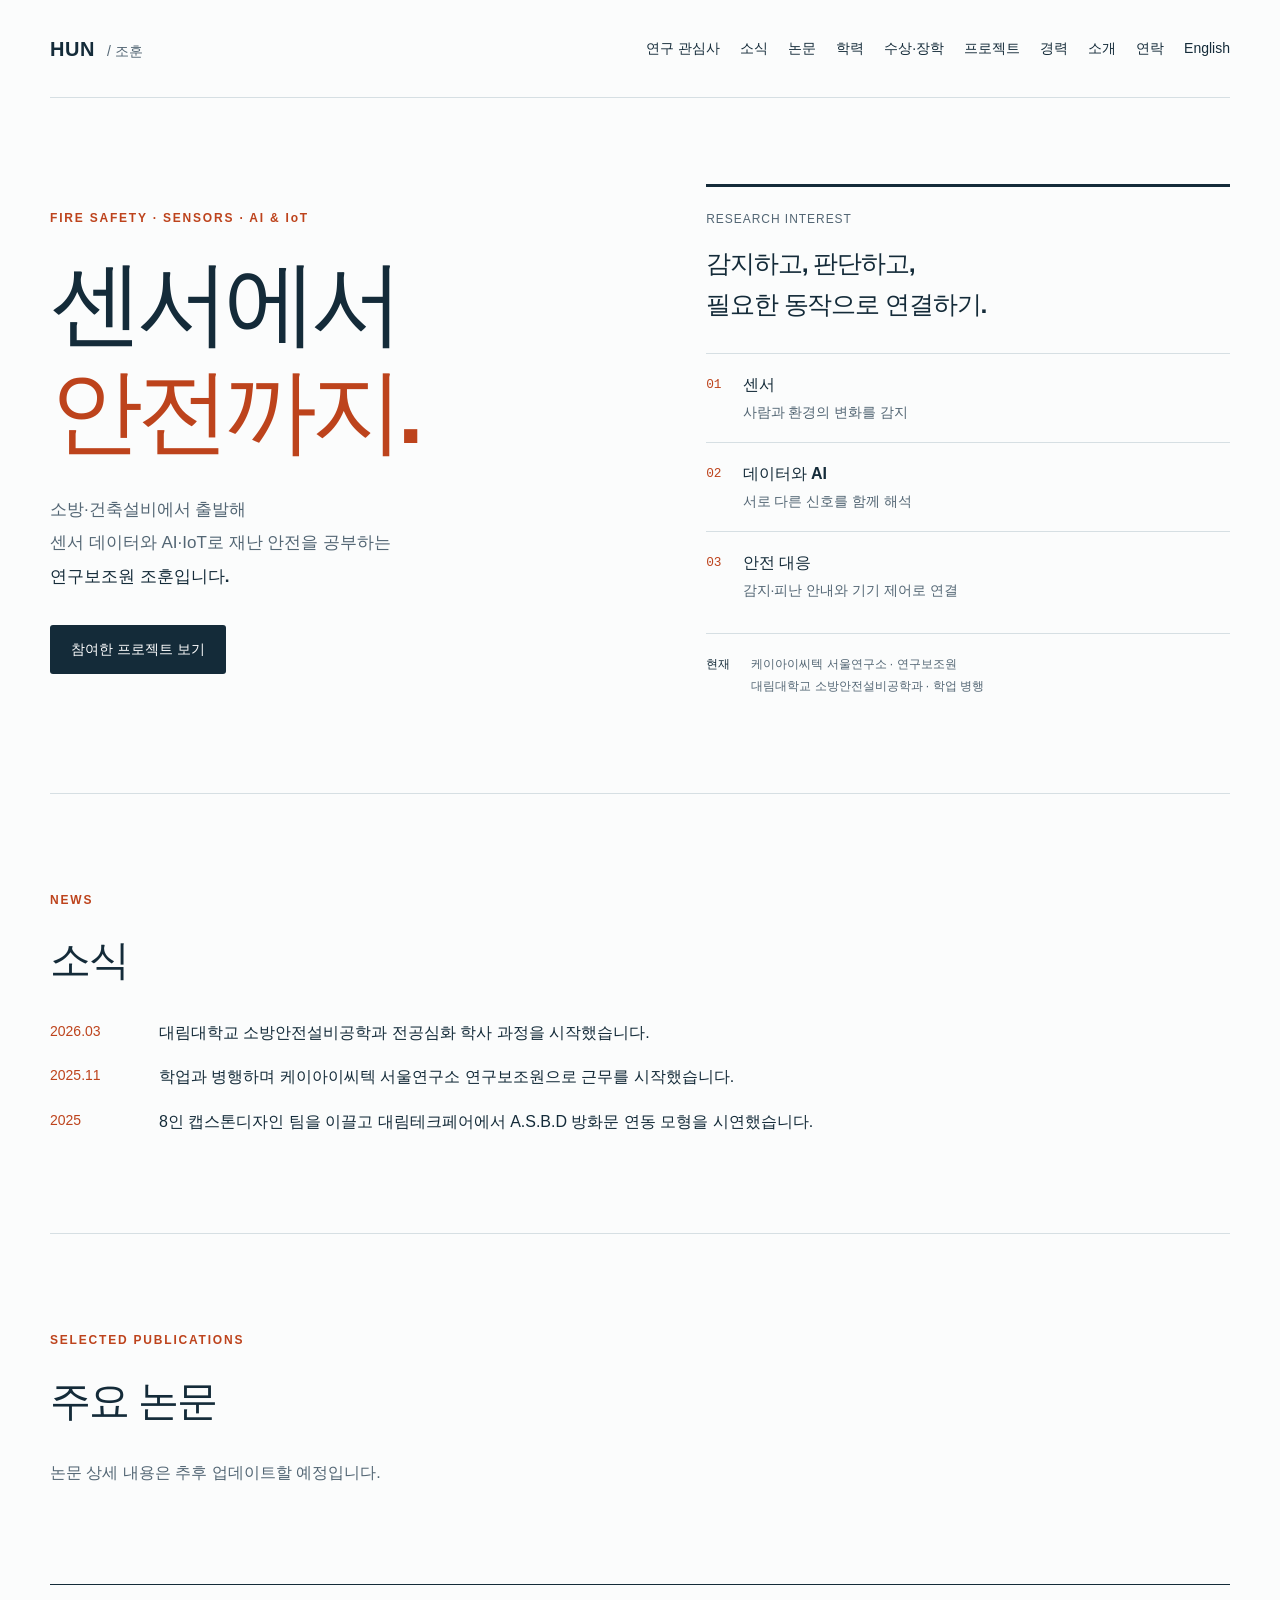
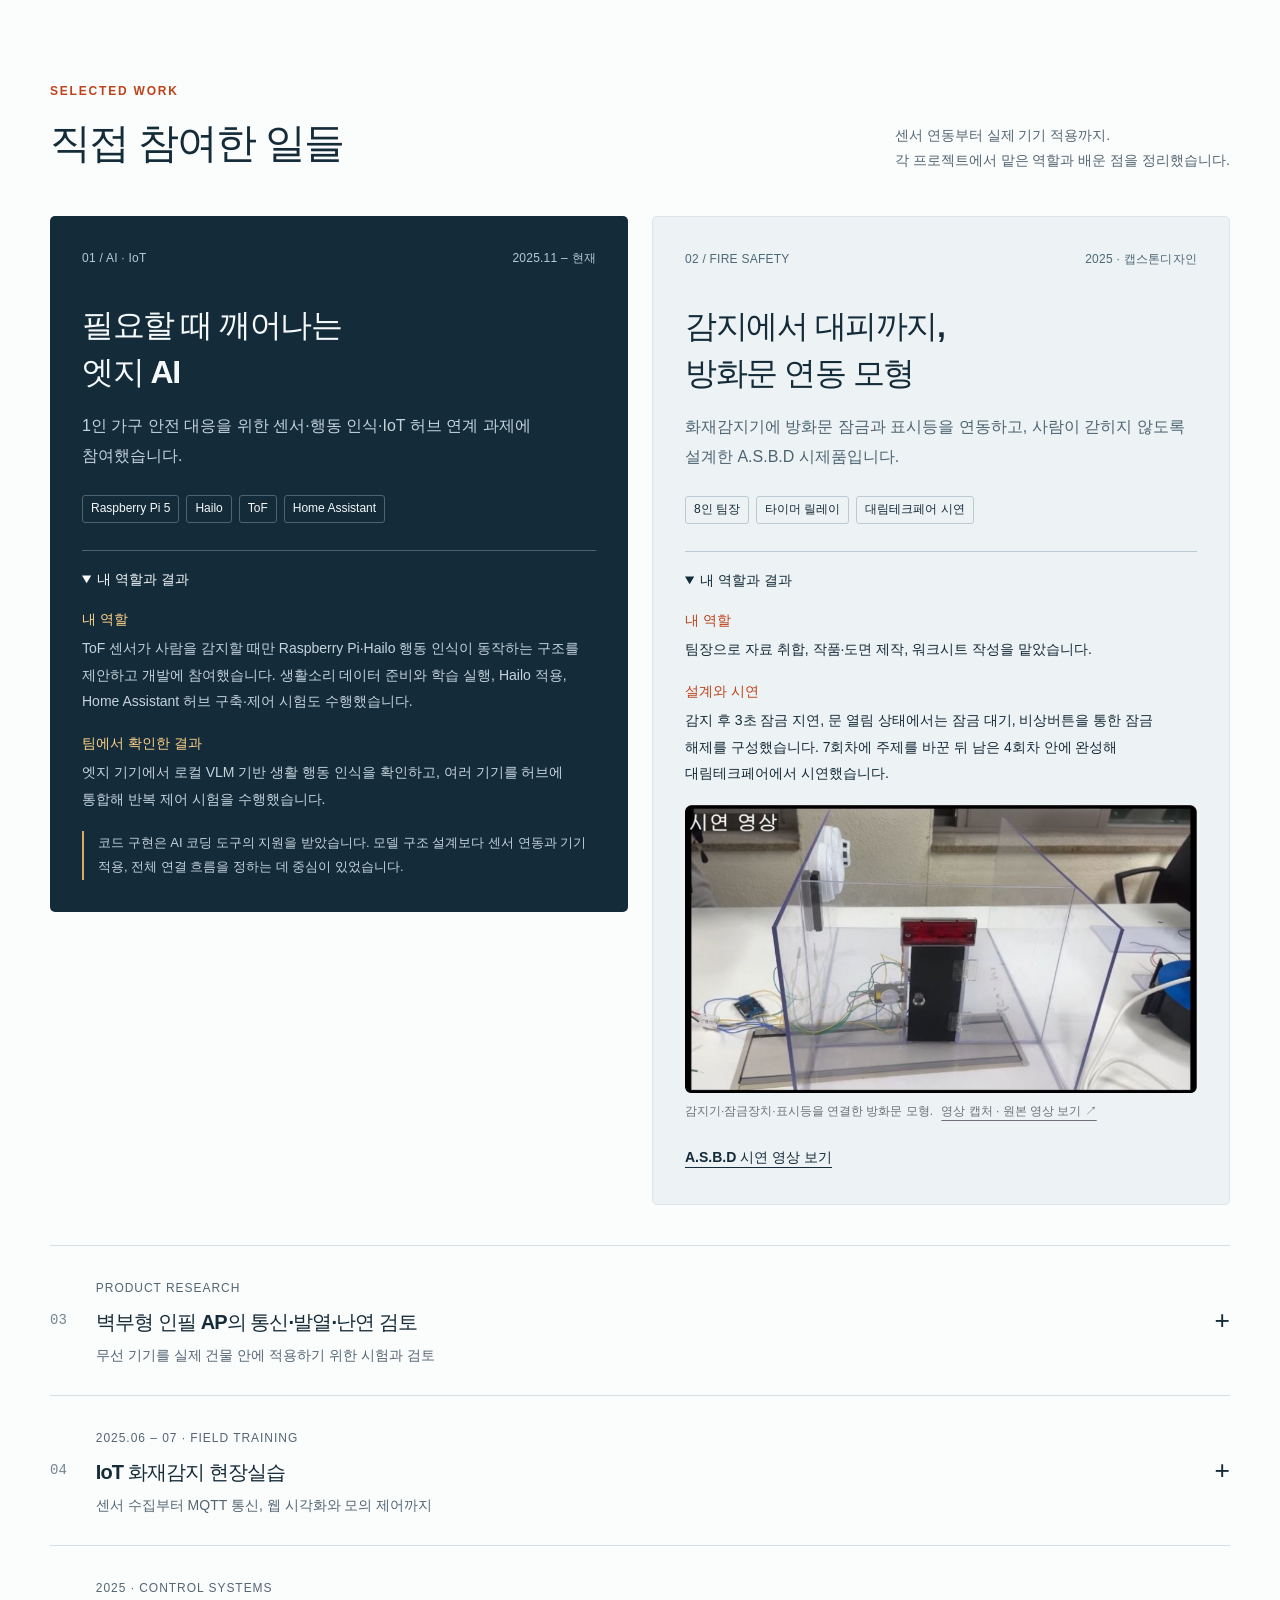
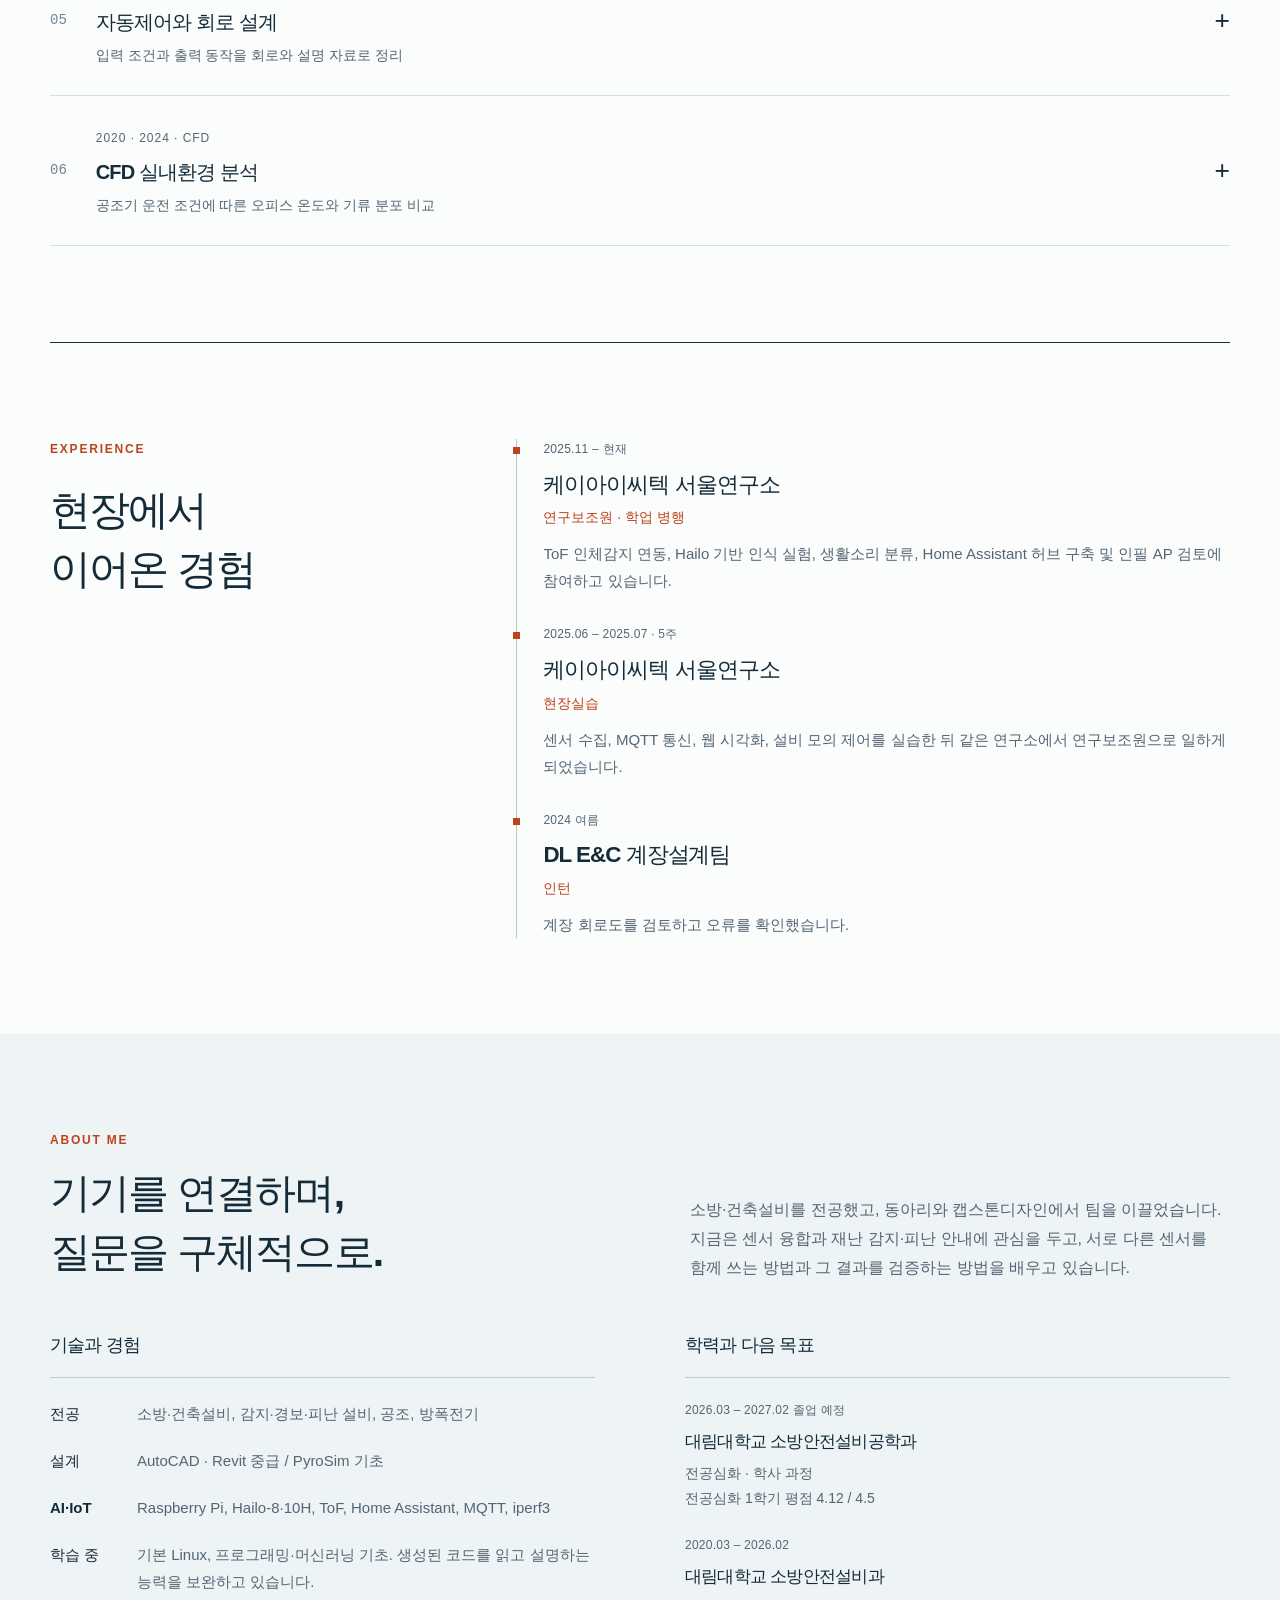
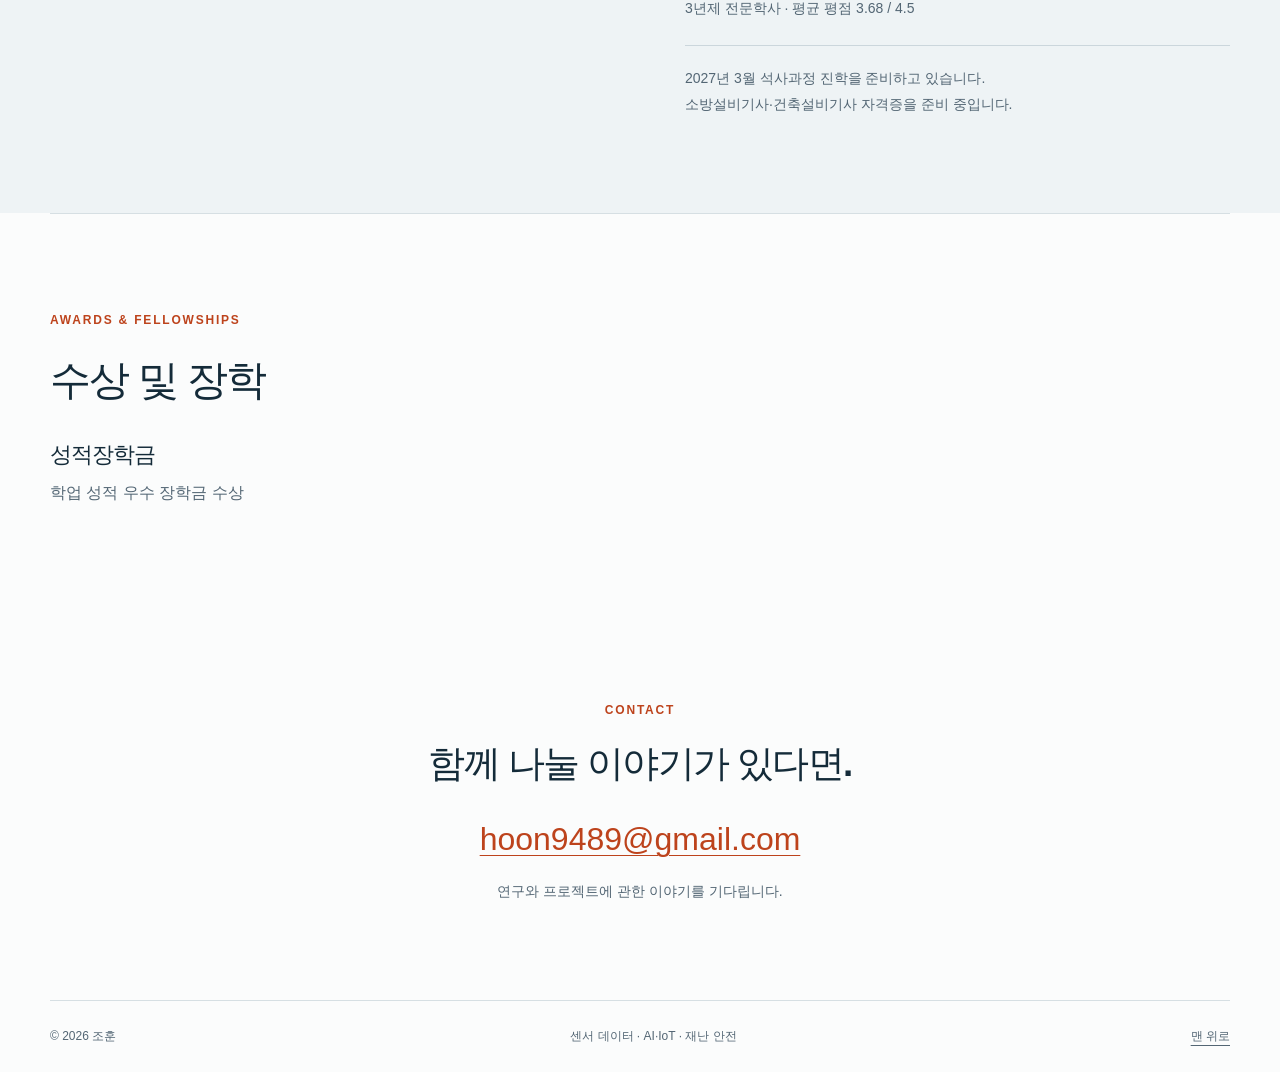
==== commit 3d6d0525: "Add academic sections, news navigation, and merit scholarship" ====
--- a/ko.html
+++ b/ko.html
@@ -14,8 +14,8 @@
 <body>
   <a class="skip" href="#main">본문으로 바로가기</a>
   <header class="header wrap">
-    <a class="wordmark" href="#main" aria-label="조훈 포트폴리오 처음으로">HOON<span> / 조훈</span></a>
-    <nav aria-label="주요 메뉴"><a href="#projects">프로젝트</a><a href="#experience">경력</a><a href="#about">소개</a><a href="#contact">연락</a><a href="index.html" lang="en" hreflang="en">English</a></nav>
+    <a class="wordmark" href="#main" aria-label="조훈 포트폴리오 처음으로">HUN<span> / 조훈</span></a>
+    <nav aria-label="주요 메뉴"><a href="#interests">연구 관심사</a><a href="#news">소식</a><a href="#publications">논문</a><a href="#education">학력</a><a href="#awards">수상·장학</a><a href="#projects">프로젝트</a><a href="#experience">경력</a><a href="#about">소개</a><a href="#contact">연락</a><a href="index.html" lang="en" hreflang="en">English</a></nav>
   </header>
   <main id="main">
     <section class="hero wrap" aria-labelledby="hero-title">
@@ -24,13 +24,15 @@
         <p class="intro">소방·건축설비에서 출발해<br>센서 데이터와 AI·IoT로 재난 안전을 공부하는<br><strong>연구보조원 조훈입니다.</strong></p>
         <a class="button" href="#projects">참여한 프로젝트 보기</a>
       </div>
-      <div class="hero-aside">
+      <div id="interests" class="hero-aside">
         <p class="small-label">RESEARCH INTEREST</p>
         <h2>감지하고, 판단하고,<br>필요한 동작으로 연결하기.</h2>
         <ol class="signal-path" aria-label="관심 연구의 흐름"><li><span>01</span><div><strong>센서</strong><p>사람과 환경의 변화를 감지</p></div></li><li><span>02</span><div><strong>데이터와 AI</strong><p>서로 다른 신호를 함께 해석</p></div></li><li><span>03</span><div><strong>안전 대응</strong><p>감지·피난 안내와 기기 제어로 연결</p></div></li></ol>
         <div class="current"><span>현재</span><p>케이아이씨텍 서울연구소 · 연구보조원<br>대림대학교 소방안전설비공학과 · 학업 병행</p></div>
       </div>
     </section>
+    <section id="news" class="section wrap academic-section" aria-labelledby="news-title"><p class="eyebrow">NEWS</p><h2 id="news-title">소식</h2><dl class="academic-news"><dt>2026.03</dt><dd>대림대학교 소방안전설비공학과 전공심화 학사 과정을 시작했습니다.</dd><dt>2025.11</dt><dd>학업과 병행하며 케이아이씨텍 서울연구소 연구보조원으로 근무를 시작했습니다.</dd><dt>2025</dt><dd>8인 캡스톤디자인 팀을 이끌고 대림테크페어에서 A.S.B.D 방화문 연동 모형을 시연했습니다.</dd></dl></section>
+    <section id="publications" class="section wrap academic-section" aria-labelledby="publications-title"><p class="eyebrow">SELECTED PUBLICATIONS</p><h2 id="publications-title">주요 논문</h2><p class="section-pending">논문 상세 내용은 추후 업데이트할 예정입니다.</p></section>
     <section id="projects" class="projects section wrap" aria-labelledby="projects-title">
       <div class="section-head"><div><p class="eyebrow">SELECTED WORK</p><h2 id="projects-title">직접 참여한 일들</h2></div><p class="section-note">센서 연동부터 실제 기기 적용까지.<br>각 프로젝트에서 맡은 역할과 배운 점을 정리했습니다.</p></div>
       <div class="featured">
@@ -45,7 +47,8 @@
       </div>
     </section>
     <section id="experience" class="section wrap experience" aria-labelledby="experience-title"><div><p class="eyebrow">EXPERIENCE</p><h2 id="experience-title">현장에서<br>이어온 경험</h2></div><div class="timeline"><article><p class="date">2025.11 – 현재</p><h3>케이아이씨텍 서울연구소</h3><p class="role">연구보조원 · 학업 병행</p><p>ToF 인체감지 연동, Hailo 기반 인식 실험, 생활소리 분류, Home Assistant 허브 구축 및 인필 AP 검토에 참여하고 있습니다.</p></article><article><p class="date">2025.06 – 2025.07 · 5주</p><h3>케이아이씨텍 서울연구소</h3><p class="role">현장실습</p><p>센서 수집, MQTT 통신, 웹 시각화, 설비 모의 제어를 실습한 뒤 같은 연구소에서 연구보조원으로 일하게 되었습니다.</p></article><article><p class="date">2024 여름</p><h3>DL E&C 계장설계팀</h3><p class="role">인턴</p><p>계장 회로도를 검토하고 오류를 확인했습니다.</p></article></div></section>
-    <section id="about" class="about-band"><div class="wrap section"><div class="section-head"><div><p class="eyebrow">ABOUT ME</p><h2>기기를 연결하며,<br>질문을 구체적으로.</h2></div><p class="about-intro">소방·건축설비를 전공했고, 동아리와 캡스톤디자인에서 팀을 이끌었습니다. 지금은 센서 융합과 재난 감지·피난 안내에 관심을 두고, 서로 다른 센서를 함께 쓰는 방법과 그 결과를 검증하는 방법을 배우고 있습니다.</p></div><div class="about-grid"><div><h3>기술과 경험</h3><dl class="skills"><div><dt>전공</dt><dd>소방·건축설비, 감지·경보·피난 설비, 공조, 방폭전기</dd></div><div><dt>설계</dt><dd>AutoCAD · Revit 중급 / PyroSim 기초</dd></div><div><dt>AI·IoT</dt><dd>Raspberry Pi, Hailo-8·10H, ToF, Home Assistant, MQTT, iperf3</dd></div><div><dt>학습 중</dt><dd>기본 Linux, 프로그래밍·머신러닝 기초. 생성된 코드를 읽고 설명하는 능력을 보완하고 있습니다.</dd></div></dl></div><div class="education"><h3>학력과 다음 목표</h3><article><p class="date">2026.03 – 2027.02 졸업 예정</p><h4>대림대학교 소방안전설비공학과</h4><p>전공심화 · 학사 과정<br>전공심화 1학기 평점 4.12 / 4.5</p></article><article><p class="date">2020.03 – 2026.02</p><h4>대림대학교 소방안전설비과</h4><p>3년제 전문학사 · 평균 평점 3.68 / 4.5</p></article><p class="next-step">2027년 3월 석사과정 진학을 준비하고 있습니다.<br>소방설비기사·건축설비기사 자격증을 준비 중입니다.</p></div></div></div></section>
+    <section id="about" class="about-band"><div class="wrap section"><div class="section-head"><div><p class="eyebrow">ABOUT ME</p><h2>기기를 연결하며,<br>질문을 구체적으로.</h2></div><p class="about-intro">소방·건축설비를 전공했고, 동아리와 캡스톤디자인에서 팀을 이끌었습니다. 지금은 센서 융합과 재난 감지·피난 안내에 관심을 두고, 서로 다른 센서를 함께 쓰는 방법과 그 결과를 검증하는 방법을 배우고 있습니다.</p></div><div class="about-grid"><div><h3>기술과 경험</h3><dl class="skills"><div><dt>전공</dt><dd>소방·건축설비, 감지·경보·피난 설비, 공조, 방폭전기</dd></div><div><dt>설계</dt><dd>AutoCAD · Revit 중급 / PyroSim 기초</dd></div><div><dt>AI·IoT</dt><dd>Raspberry Pi, Hailo-8·10H, ToF, Home Assistant, MQTT, iperf3</dd></div><div><dt>학습 중</dt><dd>기본 Linux, 프로그래밍·머신러닝 기초. 생성된 코드를 읽고 설명하는 능력을 보완하고 있습니다.</dd></div></dl></div><div id="education" class="education"><h3>학력과 다음 목표</h3><article><p class="date">2026.03 – 2027.02 졸업 예정</p><h4>대림대학교 소방안전설비공학과</h4><p>전공심화 · 학사 과정<br>전공심화 1학기 평점 4.12 / 4.5</p></article><article><p class="date">2020.03 – 2026.02</p><h4>대림대학교 소방안전설비과</h4><p>3년제 전문학사 · 평균 평점 3.68 / 4.5</p></article><p class="next-step">2027년 3월 석사과정 진학을 준비하고 있습니다.<br>소방설비기사·건축설비기사 자격증을 준비 중입니다.</p></div></div></div></section>
+    <section id="awards" class="section wrap academic-section" aria-labelledby="awards-title"><p class="eyebrow">AWARDS &amp; FELLOWSHIPS</p><h2 id="awards-title">수상 및 장학</h2><article class="award-entry"><h3>성적장학금</h3><p>학업 성적 우수 장학금 수상</p></article></section>
     <section id="contact" class="contact wrap section"><p class="eyebrow">CONTACT</p><h2>함께 나눌 이야기가 있다면.</h2><a class="email" href="mailto:hoon9489@gmail.com">hoon9489@gmail.com</a><p>연구와 프로젝트에 관한 이야기를 기다립니다.</p></section>
   </main>
   <footer class="wrap footer"><span>© 2026 조훈</span><span>센서 데이터 · AI·IoT · 재난 안전</span><a href="#main">맨 위로</a></footer>
--- a/style.css
+++ b/style.css
@@ -7,3 +7,5 @@
 @media print{.header nav,.button,.skip,.expand{display:none}.wrap{width:100%}.hero,.section{padding-block:25px}.hero{gap:25px}h1{font-size:3.5rem}.project-card,.about-band{background:white!important;color:#142b39!important;border:1px solid #ccc}.project-card p,.project-card h4{color:#142b39!important}.project-card{break-inside:avoid}.footer{padding-block:15px}}
 
 .project-figure{margin:18px 0 22px}.project-figure>a{display:block;border-radius:5px;overflow:hidden;background:#f4f1f6}.project-figure img{display:block;width:100%;height:auto;aspect-ratio:863/485;object-fit:contain}.project-figure figcaption{font-family:Arial,"Malgun Gothic",sans-serif;font-size:.75rem;line-height:1.65;color:#6f6e79;margin-top:9px}.project-figure figcaption a{display:inline-block;margin-left:5px}.project-figure>a:focus-visible{outline:3px solid #654085;outline-offset:4px}
+
+.header nav{flex-wrap:wrap;justify-content:flex-end;gap:10px 20px;max-width:730px}.academic-section{border-top:1px solid var(--line)}.academic-section h2{margin-bottom:28px}.academic-news{display:grid;grid-template-columns:85px 1fr;gap:16px 24px;margin:0}.academic-news dt{font-size:.875rem;color:var(--orange)}.academic-news dd{margin:0}.section-pending,.award-entry p{color:var(--muted)}.award-entry h3{margin-bottom:8px}@media(max-width:720px){.header nav{justify-content:flex-start}.academic-news{grid-template-columns:70px 1fr;gap:14px}}
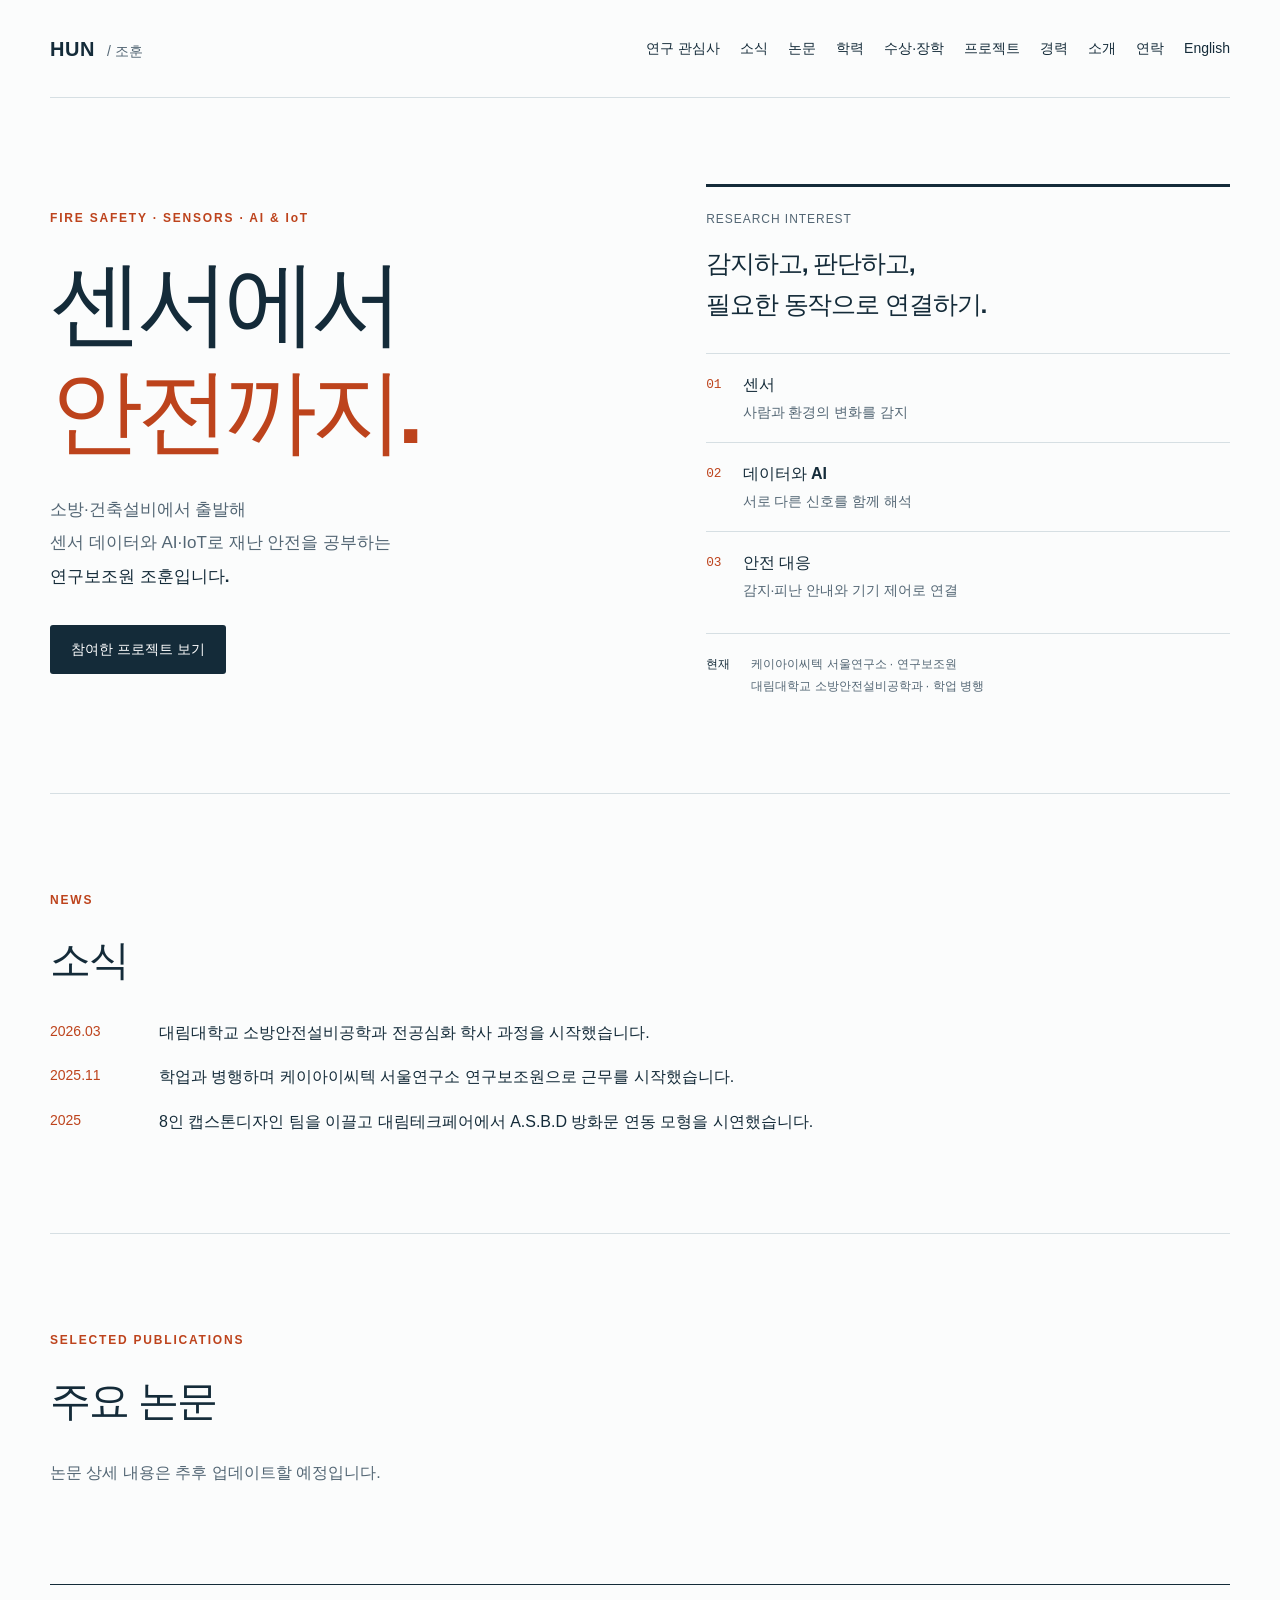
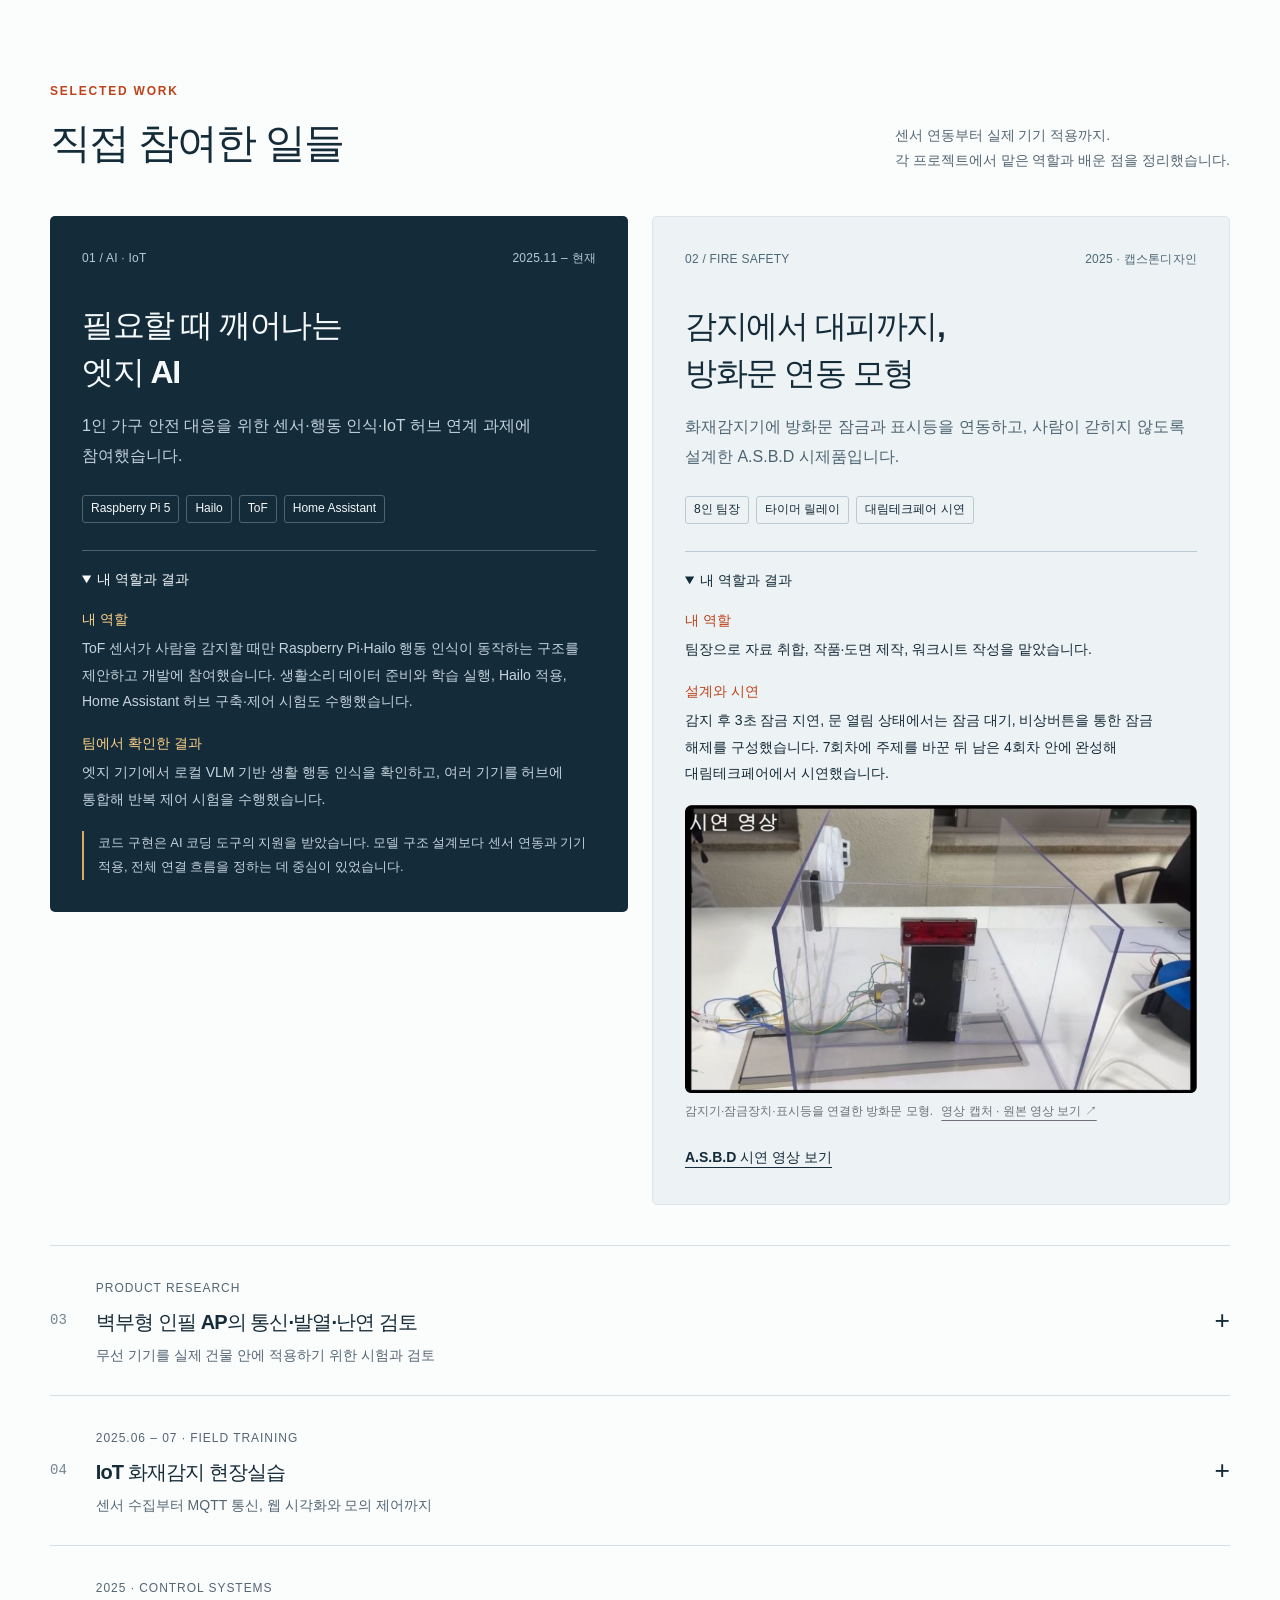
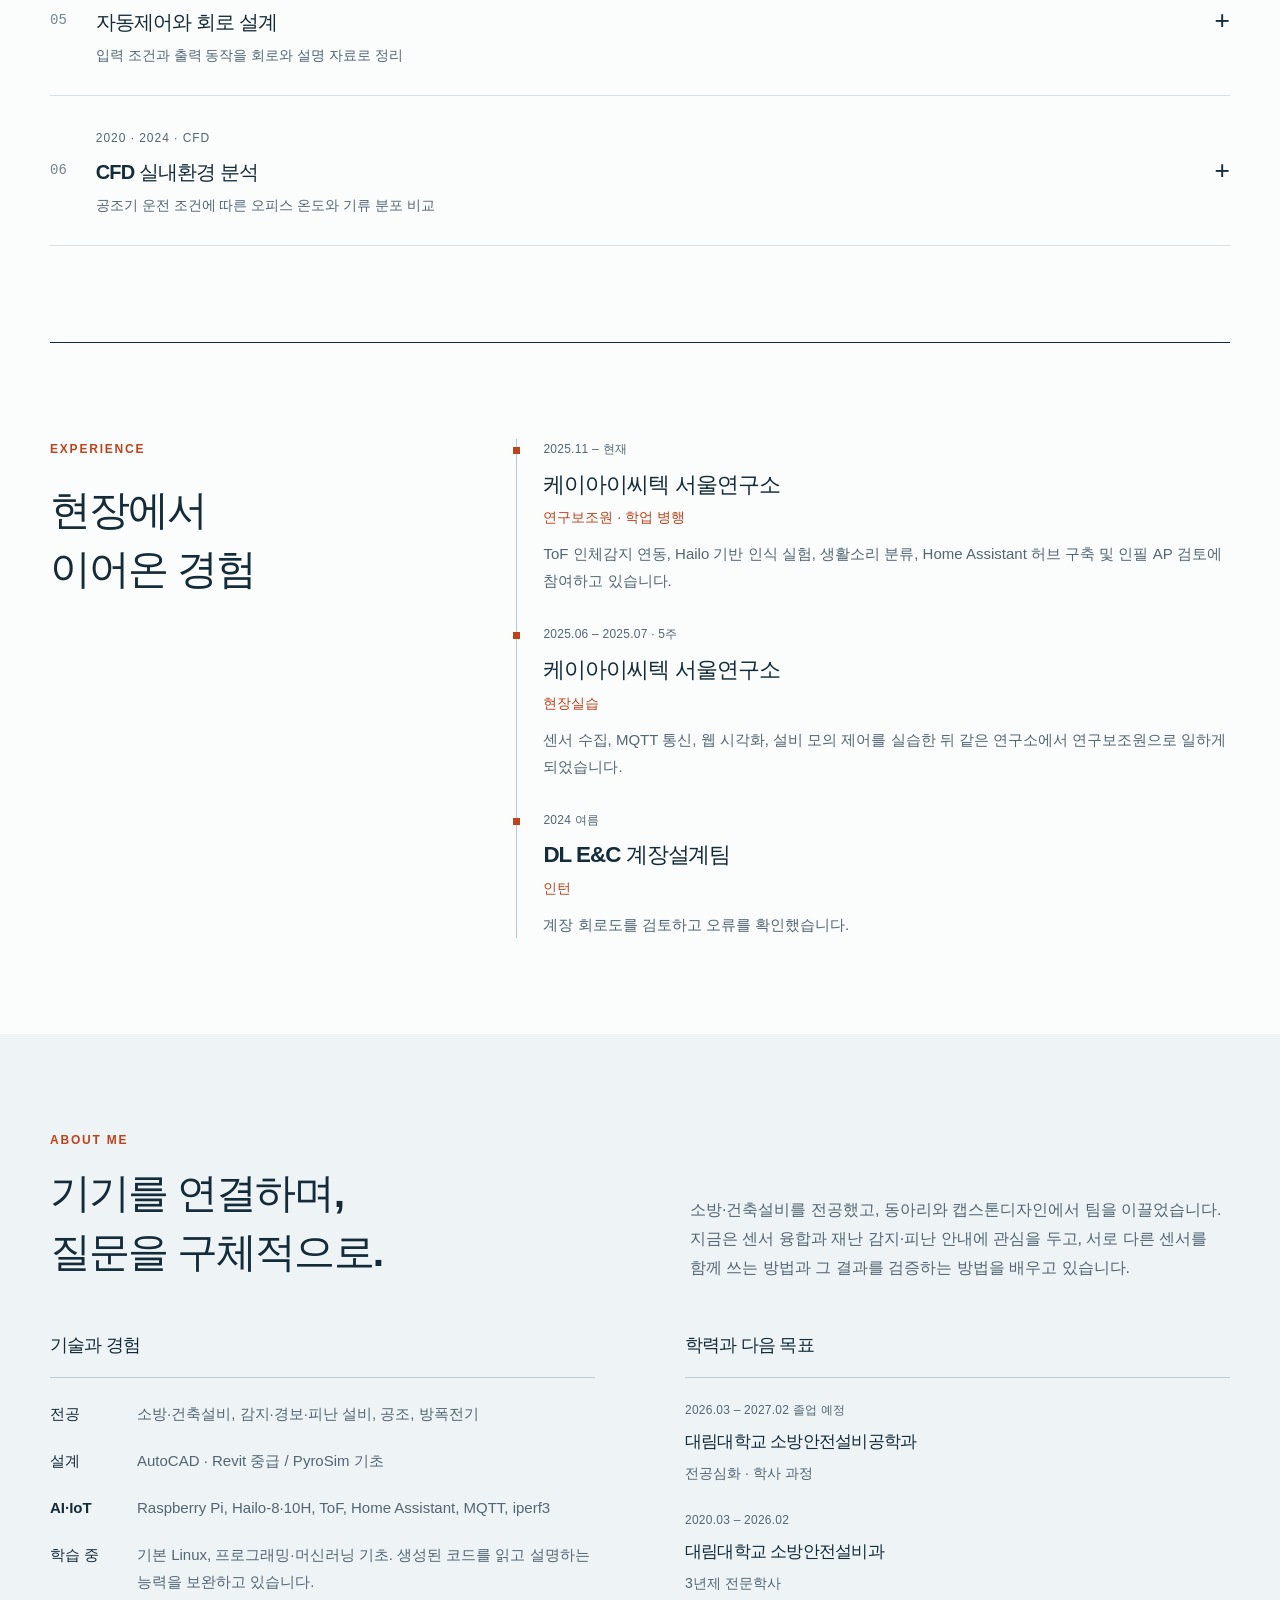
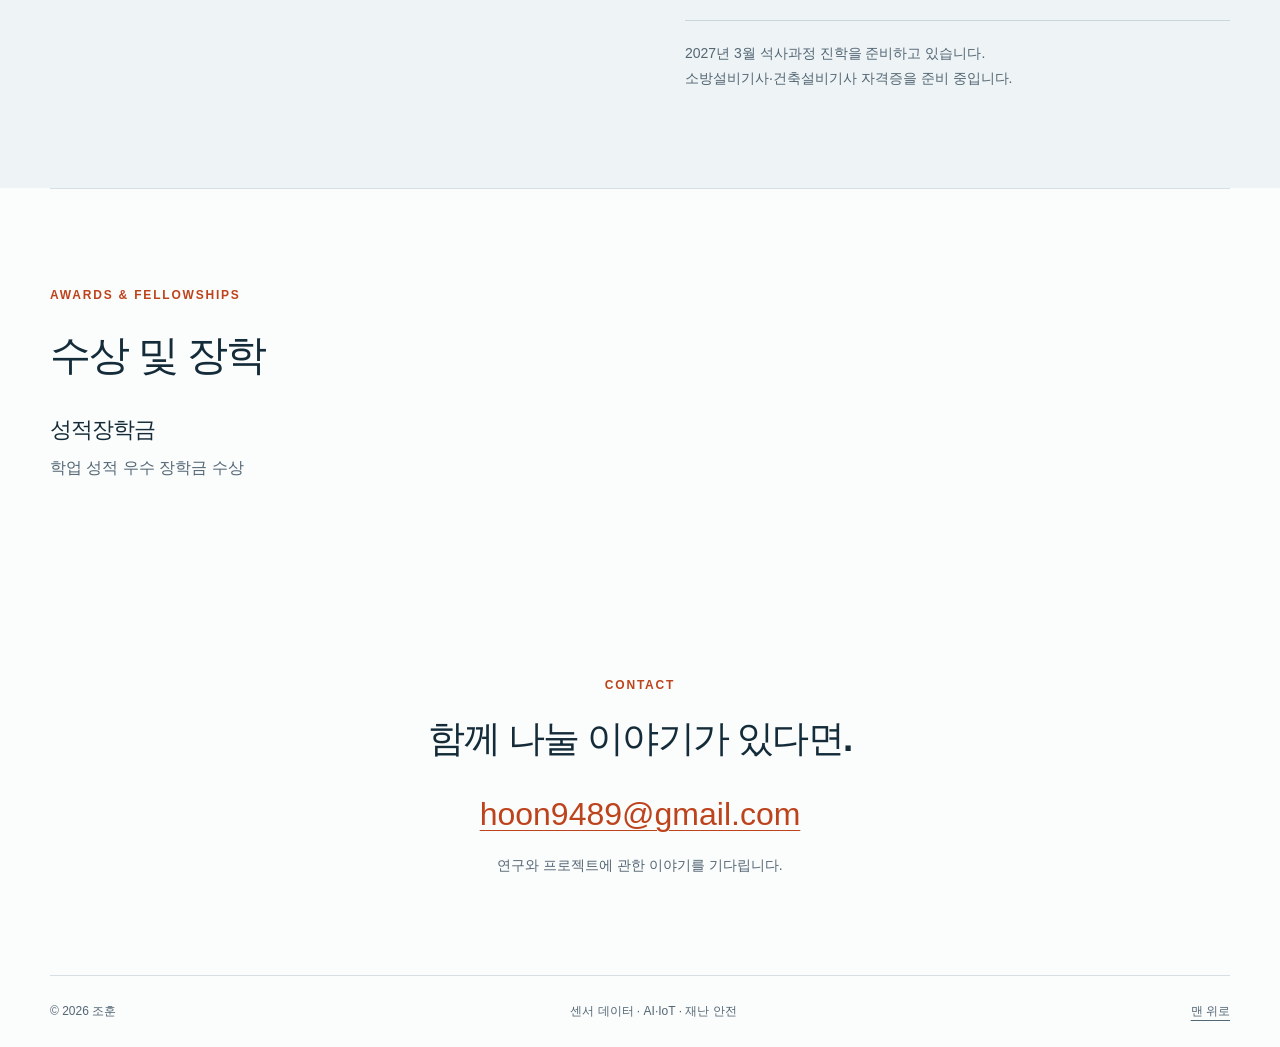
==== commit d2efe546: "Remove GPA and clarify associate degree institution name" ====
--- a/ko.html
+++ b/ko.html
@@ -47,7 +47,7 @@
       </div>
     </section>
     <section id="experience" class="section wrap experience" aria-labelledby="experience-title"><div><p class="eyebrow">EXPERIENCE</p><h2 id="experience-title">현장에서<br>이어온 경험</h2></div><div class="timeline"><article><p class="date">2025.11 – 현재</p><h3>케이아이씨텍 서울연구소</h3><p class="role">연구보조원 · 학업 병행</p><p>ToF 인체감지 연동, Hailo 기반 인식 실험, 생활소리 분류, Home Assistant 허브 구축 및 인필 AP 검토에 참여하고 있습니다.</p></article><article><p class="date">2025.06 – 2025.07 · 5주</p><h3>케이아이씨텍 서울연구소</h3><p class="role">현장실습</p><p>센서 수집, MQTT 통신, 웹 시각화, 설비 모의 제어를 실습한 뒤 같은 연구소에서 연구보조원으로 일하게 되었습니다.</p></article><article><p class="date">2024 여름</p><h3>DL E&C 계장설계팀</h3><p class="role">인턴</p><p>계장 회로도를 검토하고 오류를 확인했습니다.</p></article></div></section>
-    <section id="about" class="about-band"><div class="wrap section"><div class="section-head"><div><p class="eyebrow">ABOUT ME</p><h2>기기를 연결하며,<br>질문을 구체적으로.</h2></div><p class="about-intro">소방·건축설비를 전공했고, 동아리와 캡스톤디자인에서 팀을 이끌었습니다. 지금은 센서 융합과 재난 감지·피난 안내에 관심을 두고, 서로 다른 센서를 함께 쓰는 방법과 그 결과를 검증하는 방법을 배우고 있습니다.</p></div><div class="about-grid"><div><h3>기술과 경험</h3><dl class="skills"><div><dt>전공</dt><dd>소방·건축설비, 감지·경보·피난 설비, 공조, 방폭전기</dd></div><div><dt>설계</dt><dd>AutoCAD · Revit 중급 / PyroSim 기초</dd></div><div><dt>AI·IoT</dt><dd>Raspberry Pi, Hailo-8·10H, ToF, Home Assistant, MQTT, iperf3</dd></div><div><dt>학습 중</dt><dd>기본 Linux, 프로그래밍·머신러닝 기초. 생성된 코드를 읽고 설명하는 능력을 보완하고 있습니다.</dd></div></dl></div><div id="education" class="education"><h3>학력과 다음 목표</h3><article><p class="date">2026.03 – 2027.02 졸업 예정</p><h4>대림대학교 소방안전설비공학과</h4><p>전공심화 · 학사 과정<br>전공심화 1학기 평점 4.12 / 4.5</p></article><article><p class="date">2020.03 – 2026.02</p><h4>대림대학교 소방안전설비과</h4><p>3년제 전문학사 · 평균 평점 3.68 / 4.5</p></article><p class="next-step">2027년 3월 석사과정 진학을 준비하고 있습니다.<br>소방설비기사·건축설비기사 자격증을 준비 중입니다.</p></div></div></div></section>
+    <section id="about" class="about-band"><div class="wrap section"><div class="section-head"><div><p class="eyebrow">ABOUT ME</p><h2>기기를 연결하며,<br>질문을 구체적으로.</h2></div><p class="about-intro">소방·건축설비를 전공했고, 동아리와 캡스톤디자인에서 팀을 이끌었습니다. 지금은 센서 융합과 재난 감지·피난 안내에 관심을 두고, 서로 다른 센서를 함께 쓰는 방법과 그 결과를 검증하는 방법을 배우고 있습니다.</p></div><div class="about-grid"><div><h3>기술과 경험</h3><dl class="skills"><div><dt>전공</dt><dd>소방·건축설비, 감지·경보·피난 설비, 공조, 방폭전기</dd></div><div><dt>설계</dt><dd>AutoCAD · Revit 중급 / PyroSim 기초</dd></div><div><dt>AI·IoT</dt><dd>Raspberry Pi, Hailo-8·10H, ToF, Home Assistant, MQTT, iperf3</dd></div><div><dt>학습 중</dt><dd>기본 Linux, 프로그래밍·머신러닝 기초. 생성된 코드를 읽고 설명하는 능력을 보완하고 있습니다.</dd></div></dl></div><div id="education" class="education"><h3>학력과 다음 목표</h3><article><p class="date">2026.03 – 2027.02 졸업 예정</p><h4>대림대학교 소방안전설비공학과</h4><p>전공심화 · 학사 과정</p></article><article><p class="date">2020.03 – 2026.02</p><h4>대림대학교 소방안전설비과</h4><p>3년제 전문학사</p></article><p class="next-step">2027년 3월 석사과정 진학을 준비하고 있습니다.<br>소방설비기사·건축설비기사 자격증을 준비 중입니다.</p></div></div></div></section>
     <section id="awards" class="section wrap academic-section" aria-labelledby="awards-title"><p class="eyebrow">AWARDS &amp; FELLOWSHIPS</p><h2 id="awards-title">수상 및 장학</h2><article class="award-entry"><h3>성적장학금</h3><p>학업 성적 우수 장학금 수상</p></article></section>
     <section id="contact" class="contact wrap section"><p class="eyebrow">CONTACT</p><h2>함께 나눌 이야기가 있다면.</h2><a class="email" href="mailto:hoon9489@gmail.com">hoon9489@gmail.com</a><p>연구와 프로젝트에 관한 이야기를 기다립니다.</p></section>
   </main>
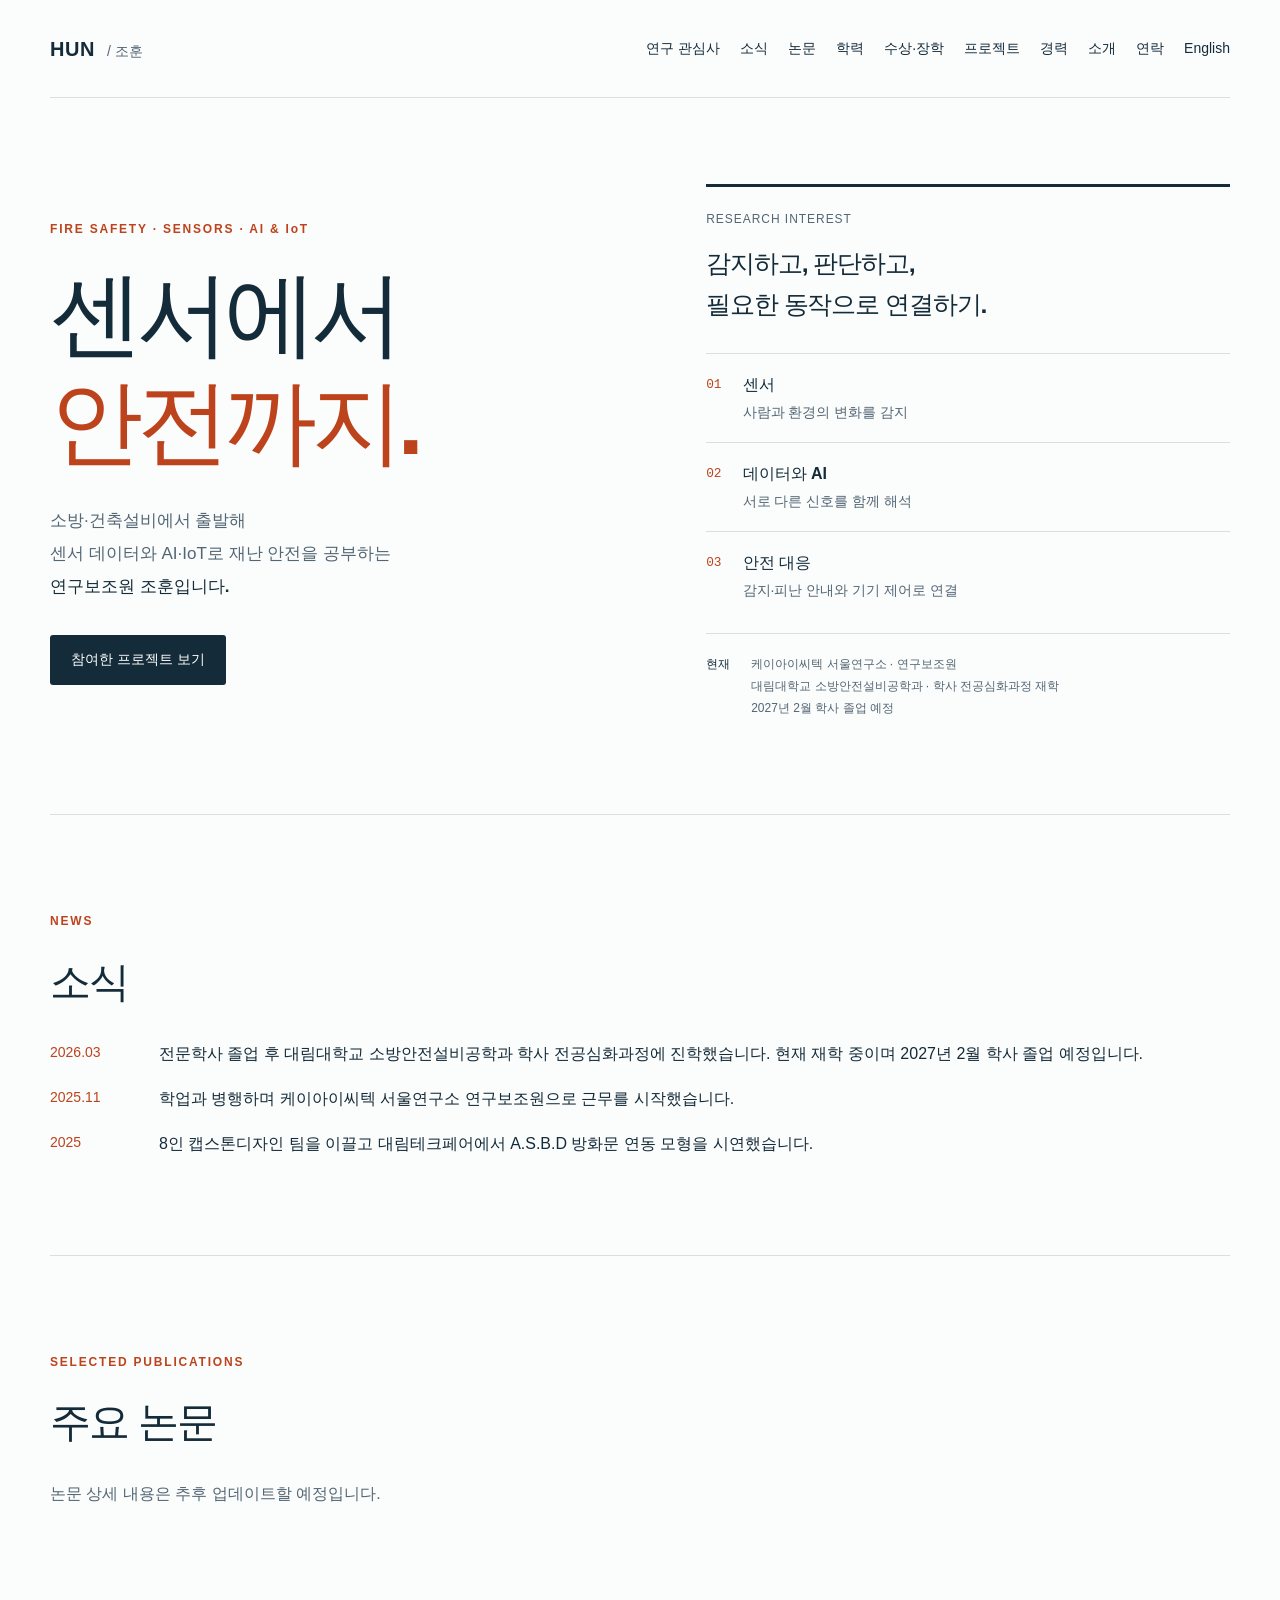
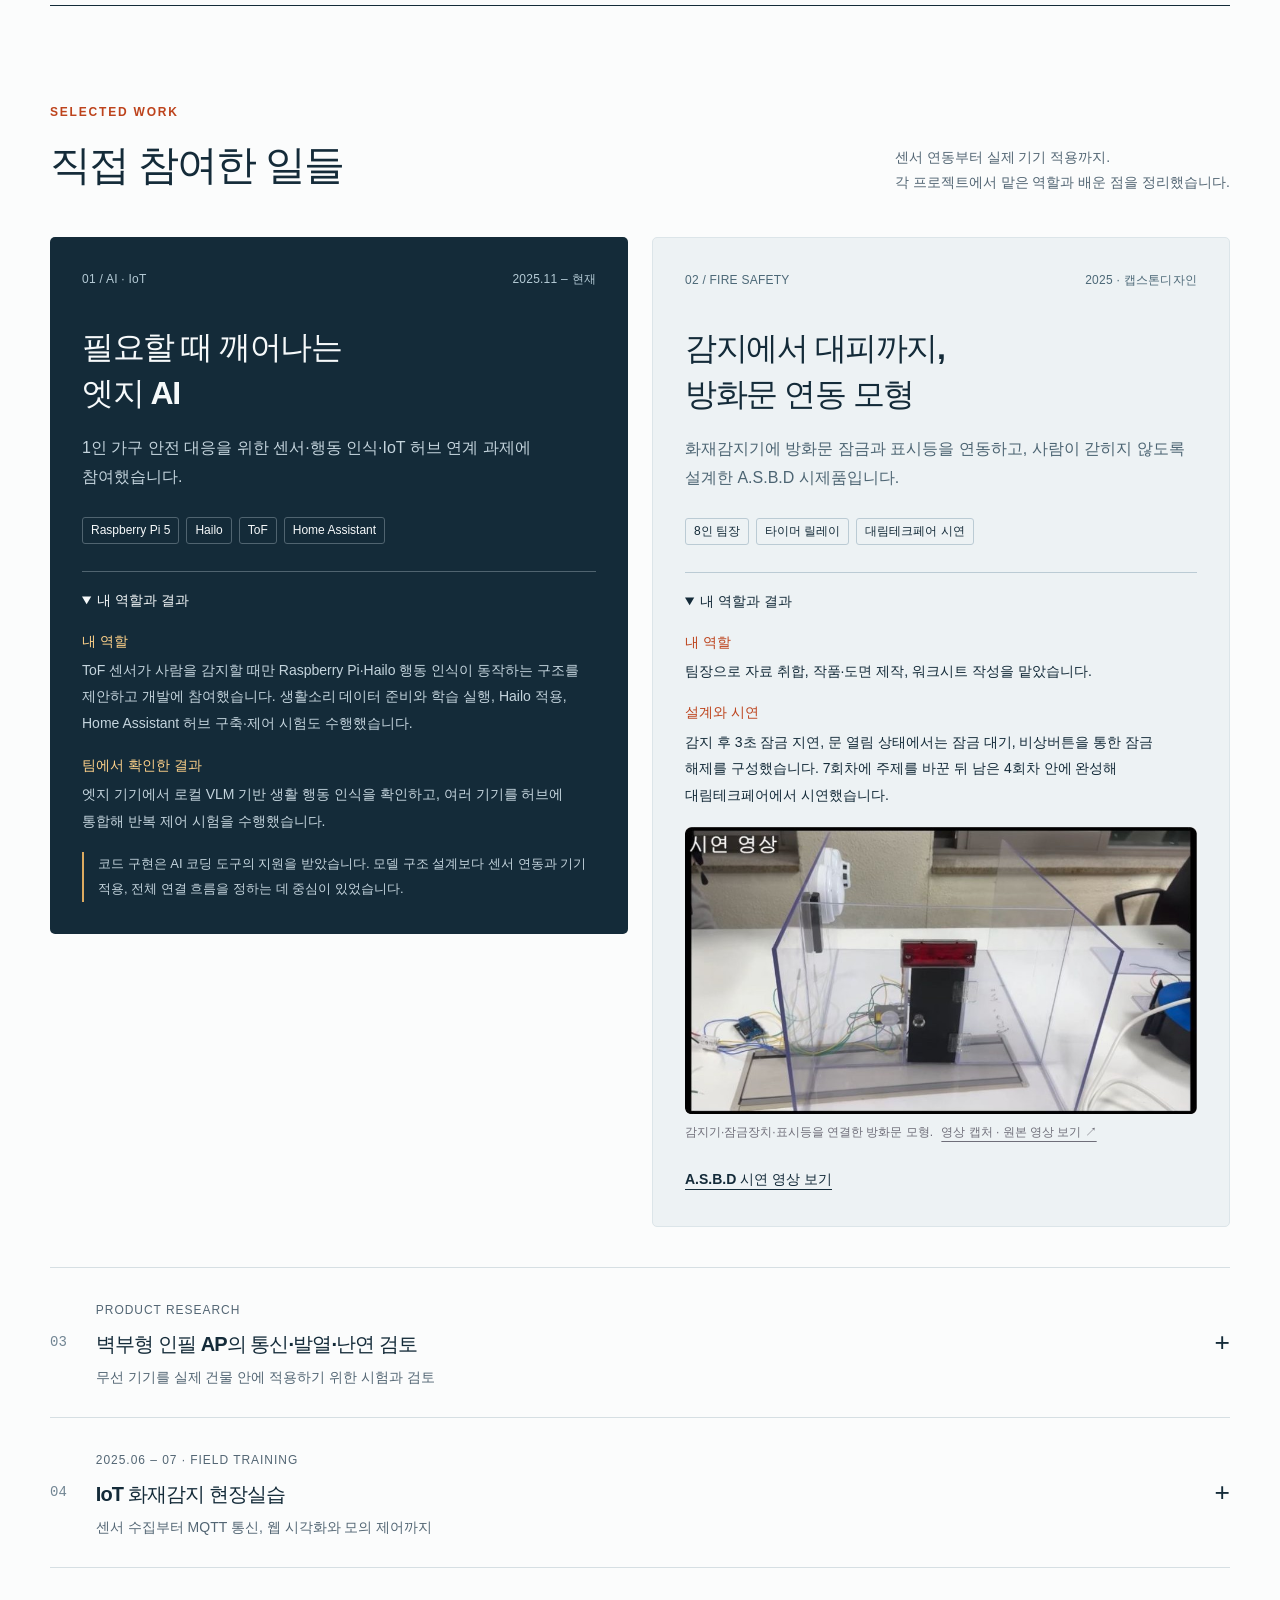
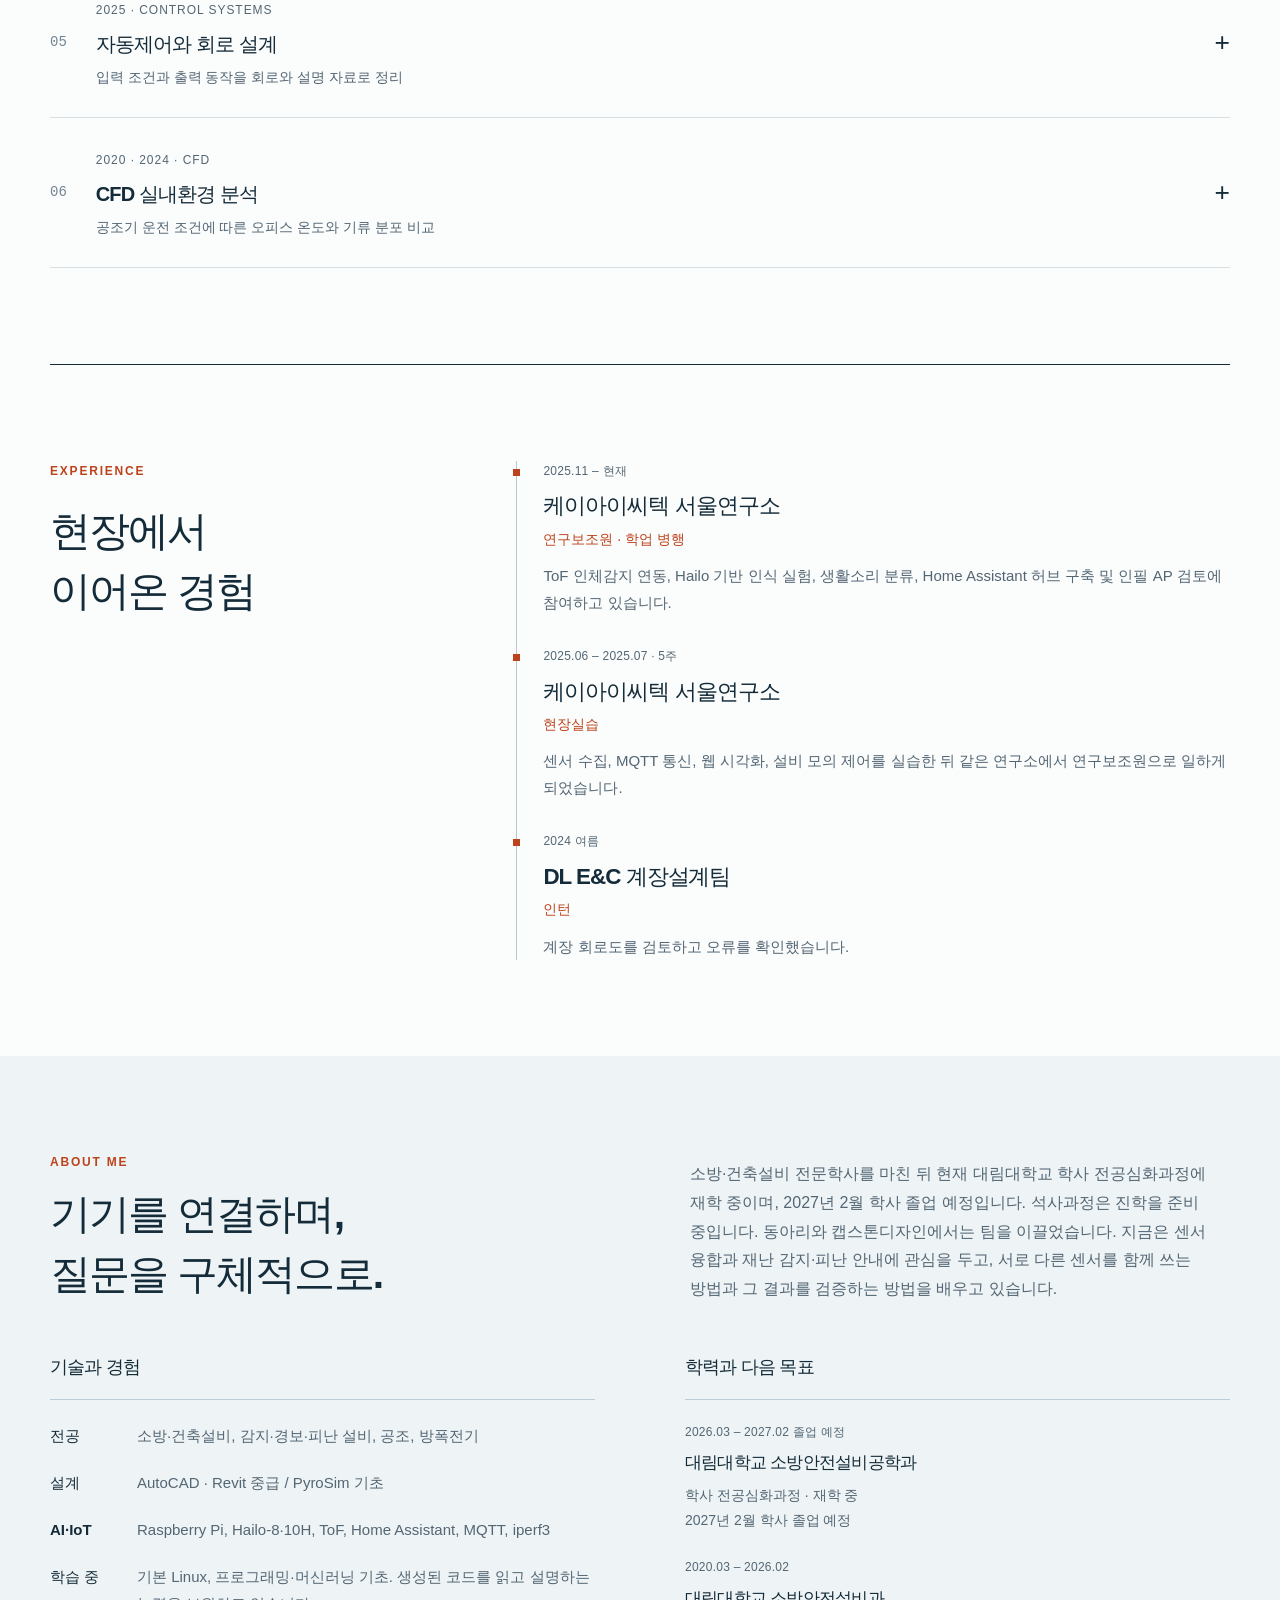
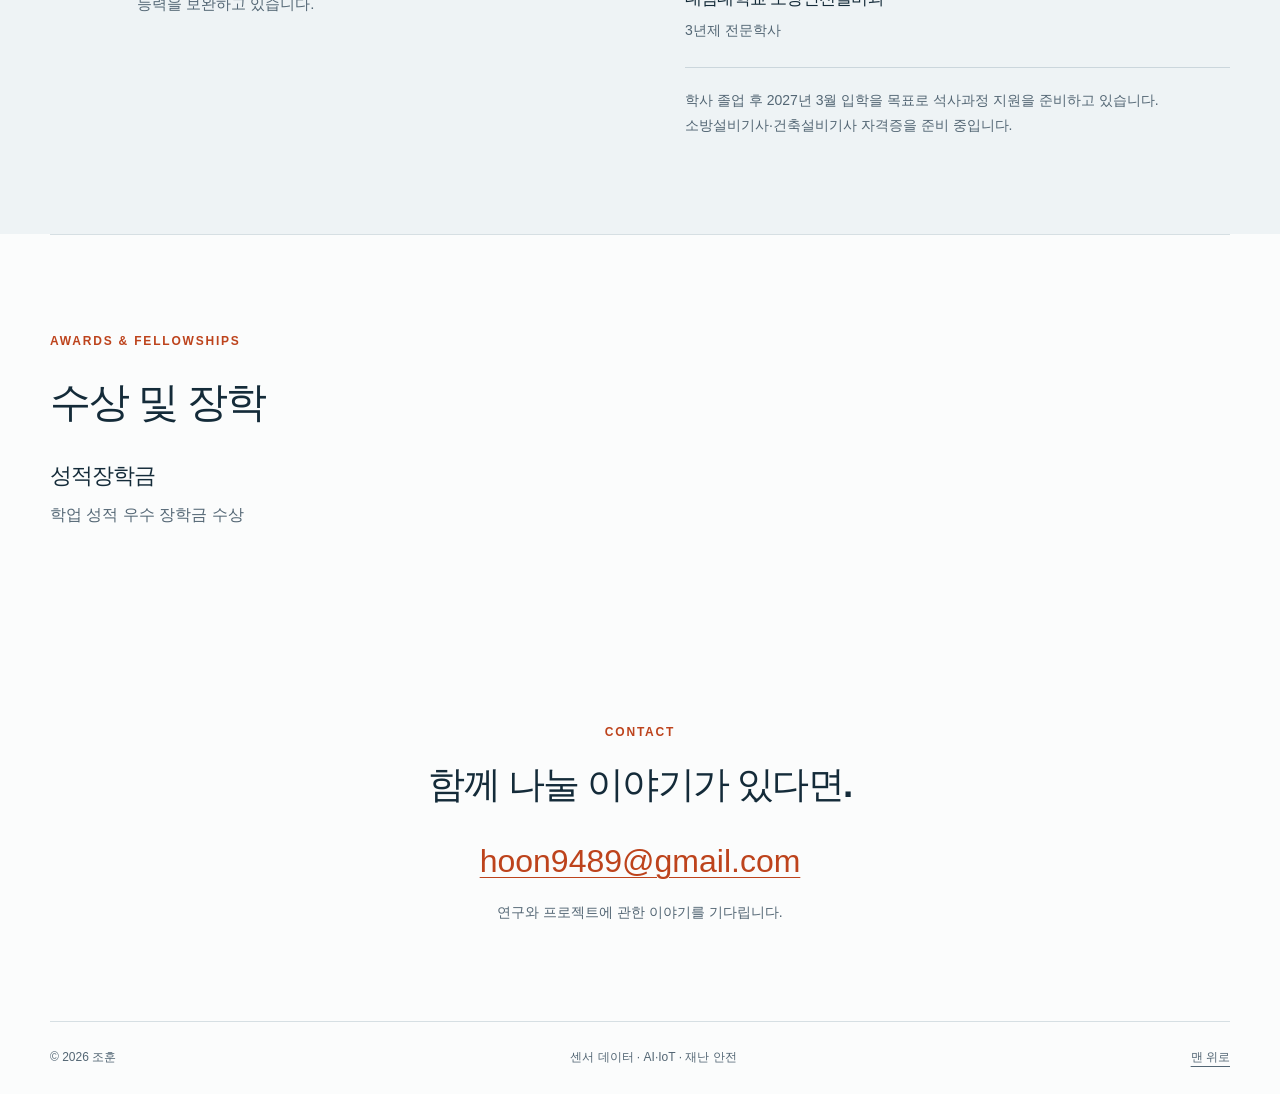
==== commit 83fea805: "Clarify undergraduate status and graduate plans" ====
--- a/ko.html
+++ b/ko.html
@@ -28,10 +28,10 @@
         <p class="small-label">RESEARCH INTEREST</p>
         <h2>감지하고, 판단하고,<br>필요한 동작으로 연결하기.</h2>
         <ol class="signal-path" aria-label="관심 연구의 흐름"><li><span>01</span><div><strong>센서</strong><p>사람과 환경의 변화를 감지</p></div></li><li><span>02</span><div><strong>데이터와 AI</strong><p>서로 다른 신호를 함께 해석</p></div></li><li><span>03</span><div><strong>안전 대응</strong><p>감지·피난 안내와 기기 제어로 연결</p></div></li></ol>
-        <div class="current"><span>현재</span><p>케이아이씨텍 서울연구소 · 연구보조원<br>대림대학교 소방안전설비공학과 · 학업 병행</p></div>
+        <div class="current"><span>현재</span><p>케이아이씨텍 서울연구소 · 연구보조원<br>대림대학교 소방안전설비공학과 · 학사 전공심화과정 재학<br>2027년 2월 학사 졸업 예정</p></div>
       </div>
     </section>
-    <section id="news" class="section wrap academic-section" aria-labelledby="news-title"><p class="eyebrow">NEWS</p><h2 id="news-title">소식</h2><dl class="academic-news"><dt>2026.03</dt><dd>대림대학교 소방안전설비공학과 전공심화 학사 과정을 시작했습니다.</dd><dt>2025.11</dt><dd>학업과 병행하며 케이아이씨텍 서울연구소 연구보조원으로 근무를 시작했습니다.</dd><dt>2025</dt><dd>8인 캡스톤디자인 팀을 이끌고 대림테크페어에서 A.S.B.D 방화문 연동 모형을 시연했습니다.</dd></dl></section>
+    <section id="news" class="section wrap academic-section" aria-labelledby="news-title"><p class="eyebrow">NEWS</p><h2 id="news-title">소식</h2><dl class="academic-news"><dt>2026.03</dt><dd>전문학사 졸업 후 대림대학교 소방안전설비공학과 학사 전공심화과정에 진학했습니다. 현재 재학 중이며 2027년 2월 학사 졸업 예정입니다.</dd><dt>2025.11</dt><dd>학업과 병행하며 케이아이씨텍 서울연구소 연구보조원으로 근무를 시작했습니다.</dd><dt>2025</dt><dd>8인 캡스톤디자인 팀을 이끌고 대림테크페어에서 A.S.B.D 방화문 연동 모형을 시연했습니다.</dd></dl></section>
     <section id="publications" class="section wrap academic-section" aria-labelledby="publications-title"><p class="eyebrow">SELECTED PUBLICATIONS</p><h2 id="publications-title">주요 논문</h2><p class="section-pending">논문 상세 내용은 추후 업데이트할 예정입니다.</p></section>
     <section id="projects" class="projects section wrap" aria-labelledby="projects-title">
       <div class="section-head"><div><p class="eyebrow">SELECTED WORK</p><h2 id="projects-title">직접 참여한 일들</h2></div><p class="section-note">센서 연동부터 실제 기기 적용까지.<br>각 프로젝트에서 맡은 역할과 배운 점을 정리했습니다.</p></div>
@@ -47,7 +47,7 @@
       </div>
     </section>
     <section id="experience" class="section wrap experience" aria-labelledby="experience-title"><div><p class="eyebrow">EXPERIENCE</p><h2 id="experience-title">현장에서<br>이어온 경험</h2></div><div class="timeline"><article><p class="date">2025.11 – 현재</p><h3>케이아이씨텍 서울연구소</h3><p class="role">연구보조원 · 학업 병행</p><p>ToF 인체감지 연동, Hailo 기반 인식 실험, 생활소리 분류, Home Assistant 허브 구축 및 인필 AP 검토에 참여하고 있습니다.</p></article><article><p class="date">2025.06 – 2025.07 · 5주</p><h3>케이아이씨텍 서울연구소</h3><p class="role">현장실습</p><p>센서 수집, MQTT 통신, 웹 시각화, 설비 모의 제어를 실습한 뒤 같은 연구소에서 연구보조원으로 일하게 되었습니다.</p></article><article><p class="date">2024 여름</p><h3>DL E&C 계장설계팀</h3><p class="role">인턴</p><p>계장 회로도를 검토하고 오류를 확인했습니다.</p></article></div></section>
-    <section id="about" class="about-band"><div class="wrap section"><div class="section-head"><div><p class="eyebrow">ABOUT ME</p><h2>기기를 연결하며,<br>질문을 구체적으로.</h2></div><p class="about-intro">소방·건축설비를 전공했고, 동아리와 캡스톤디자인에서 팀을 이끌었습니다. 지금은 센서 융합과 재난 감지·피난 안내에 관심을 두고, 서로 다른 센서를 함께 쓰는 방법과 그 결과를 검증하는 방법을 배우고 있습니다.</p></div><div class="about-grid"><div><h3>기술과 경험</h3><dl class="skills"><div><dt>전공</dt><dd>소방·건축설비, 감지·경보·피난 설비, 공조, 방폭전기</dd></div><div><dt>설계</dt><dd>AutoCAD · Revit 중급 / PyroSim 기초</dd></div><div><dt>AI·IoT</dt><dd>Raspberry Pi, Hailo-8·10H, ToF, Home Assistant, MQTT, iperf3</dd></div><div><dt>학습 중</dt><dd>기본 Linux, 프로그래밍·머신러닝 기초. 생성된 코드를 읽고 설명하는 능력을 보완하고 있습니다.</dd></div></dl></div><div id="education" class="education"><h3>학력과 다음 목표</h3><article><p class="date">2026.03 – 2027.02 졸업 예정</p><h4>대림대학교 소방안전설비공학과</h4><p>전공심화 · 학사 과정</p></article><article><p class="date">2020.03 – 2026.02</p><h4>대림대학교 소방안전설비과</h4><p>3년제 전문학사</p></article><p class="next-step">2027년 3월 석사과정 진학을 준비하고 있습니다.<br>소방설비기사·건축설비기사 자격증을 준비 중입니다.</p></div></div></div></section>
+    <section id="about" class="about-band"><div class="wrap section"><div class="section-head"><div><p class="eyebrow">ABOUT ME</p><h2>기기를 연결하며,<br>질문을 구체적으로.</h2></div><p class="about-intro">소방·건축설비 전문학사를 마친 뒤 현재 대림대학교 학사 전공심화과정에 재학 중이며, 2027년 2월 학사 졸업 예정입니다. 석사과정은 진학을 준비 중입니다. 동아리와 캡스톤디자인에서는 팀을 이끌었습니다. 지금은 센서 융합과 재난 감지·피난 안내에 관심을 두고, 서로 다른 센서를 함께 쓰는 방법과 그 결과를 검증하는 방법을 배우고 있습니다.</p></div><div class="about-grid"><div><h3>기술과 경험</h3><dl class="skills"><div><dt>전공</dt><dd>소방·건축설비, 감지·경보·피난 설비, 공조, 방폭전기</dd></div><div><dt>설계</dt><dd>AutoCAD · Revit 중급 / PyroSim 기초</dd></div><div><dt>AI·IoT</dt><dd>Raspberry Pi, Hailo-8·10H, ToF, Home Assistant, MQTT, iperf3</dd></div><div><dt>학습 중</dt><dd>기본 Linux, 프로그래밍·머신러닝 기초. 생성된 코드를 읽고 설명하는 능력을 보완하고 있습니다.</dd></div></dl></div><div id="education" class="education"><h3>학력과 다음 목표</h3><article><p class="date">2026.03 – 2027.02 졸업 예정</p><h4>대림대학교 소방안전설비공학과</h4><p>학사 전공심화과정 · 재학 중<br>2027년 2월 학사 졸업 예정</p></article><article><p class="date">2020.03 – 2026.02</p><h4>대림대학교 소방안전설비과</h4><p>3년제 전문학사</p></article><p class="next-step">학사 졸업 후 2027년 3월 입학을 목표로 석사과정 지원을 준비하고 있습니다.<br>소방설비기사·건축설비기사 자격증을 준비 중입니다.</p></div></div></div></section>
     <section id="awards" class="section wrap academic-section" aria-labelledby="awards-title"><p class="eyebrow">AWARDS &amp; FELLOWSHIPS</p><h2 id="awards-title">수상 및 장학</h2><article class="award-entry"><h3>성적장학금</h3><p>학업 성적 우수 장학금 수상</p></article></section>
     <section id="contact" class="contact wrap section"><p class="eyebrow">CONTACT</p><h2>함께 나눌 이야기가 있다면.</h2><a class="email" href="mailto:hoon9489@gmail.com">hoon9489@gmail.com</a><p>연구와 프로젝트에 관한 이야기를 기다립니다.</p></section>
   </main>
